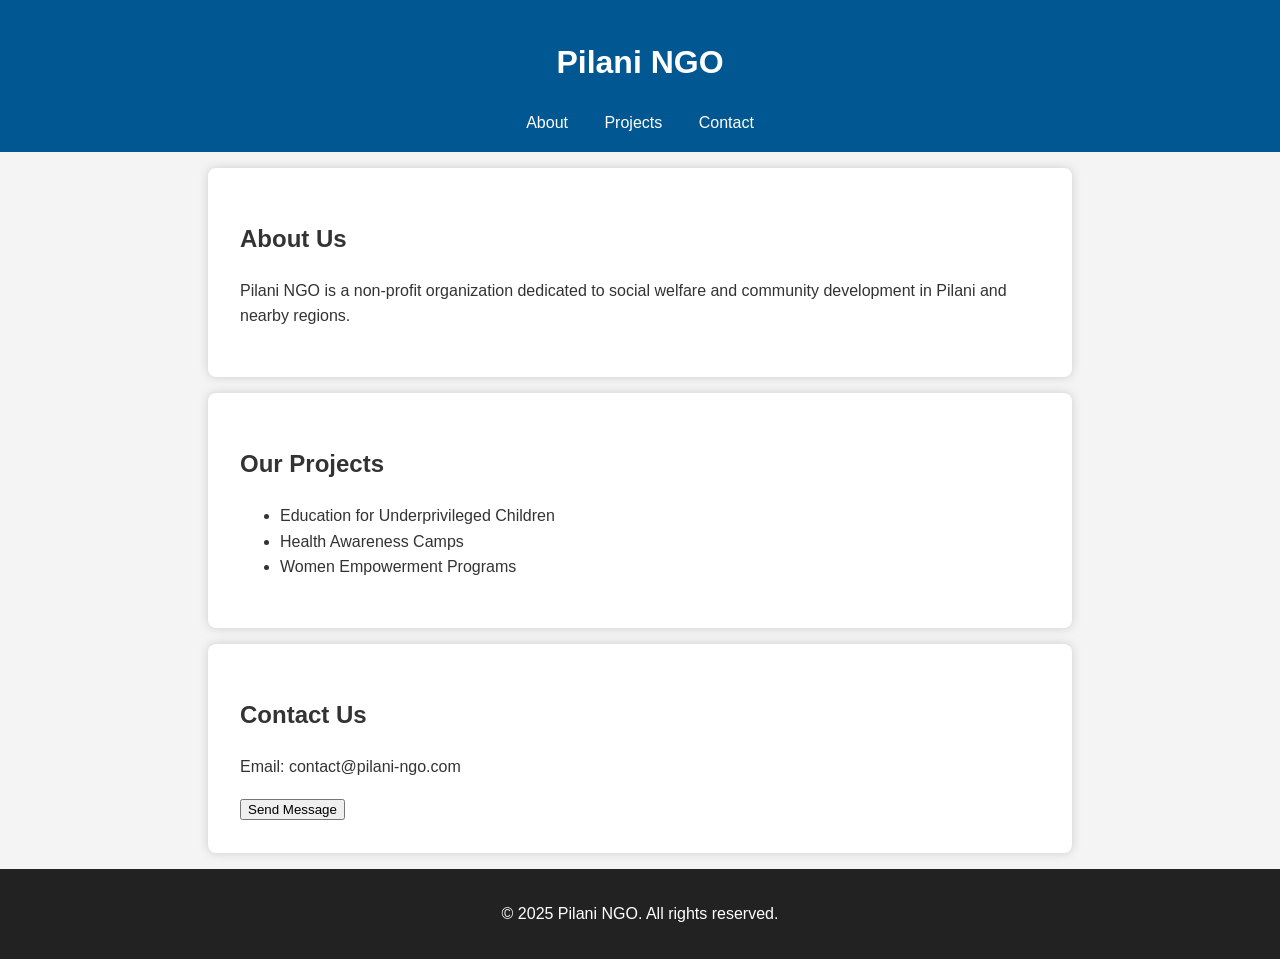
==== index.html @ 6134bfc3 "Add files via upload" ====
<!DOCTYPE html>
<html lang="en">
<head>
    <meta charset="UTF-8">
    <meta name="viewport" content="width=device-width, initial-scale=1.0">
    <title>Pilani NGO</title>
    <link rel="stylesheet" href="style.css">
</head>
<body>
    <header>
        <h1>Pilani NGO</h1>
        <nav>
            <a href="#about">About</a>
            <a href="#projects">Projects</a>
            <a href="#contact">Contact</a>
        </nav>
    </header>

    <section id="about">
        <h2>About Us</h2>
        <p>Pilani NGO is a non-profit organization dedicated to social welfare and community development in Pilani and nearby regions.</p>
    </section>

    <section id="projects">
        <h2>Our Projects</h2>
        <ul>
            <li>Education for Underprivileged Children</li>
            <li>Health Awareness Camps</li>
            <li>Women Empowerment Programs</li>
        </ul>
    </section>

    <section id="contact">
        <h2>Contact Us</h2>
        <p>Email: contact@pilani-ngo.com</p>
        <button onclick="showThankYou()">Send Message</button>
    </section>

    <footer>
        <p>&copy; 2025 Pilani NGO. All rights reserved.</p>
    </footer>

    <script src="script.js"></script>
</body>
</html>
---- style.css ----
body {
    font-family: Arial, sans-serif;
    margin: 0;
    padding: 0;
    line-height: 1.6;
    background: #f4f4f4;
    color: #333;
}

header {
    background: #005792;
    color: #fff;
    padding: 1rem;
    text-align: center;
}

nav a {
    color: #fff;
    margin: 0 1rem;
    text-decoration: none;
}

section {
    padding: 2rem;
    background: #fff;
    margin: 1rem auto;
    max-width: 800px;
    border-radius: 8px;
    box-shadow: 0 0 10px #ccc;
}

footer {
    text-align: center;
    padding: 1rem;
    background: #222;
    color: #fff;
}
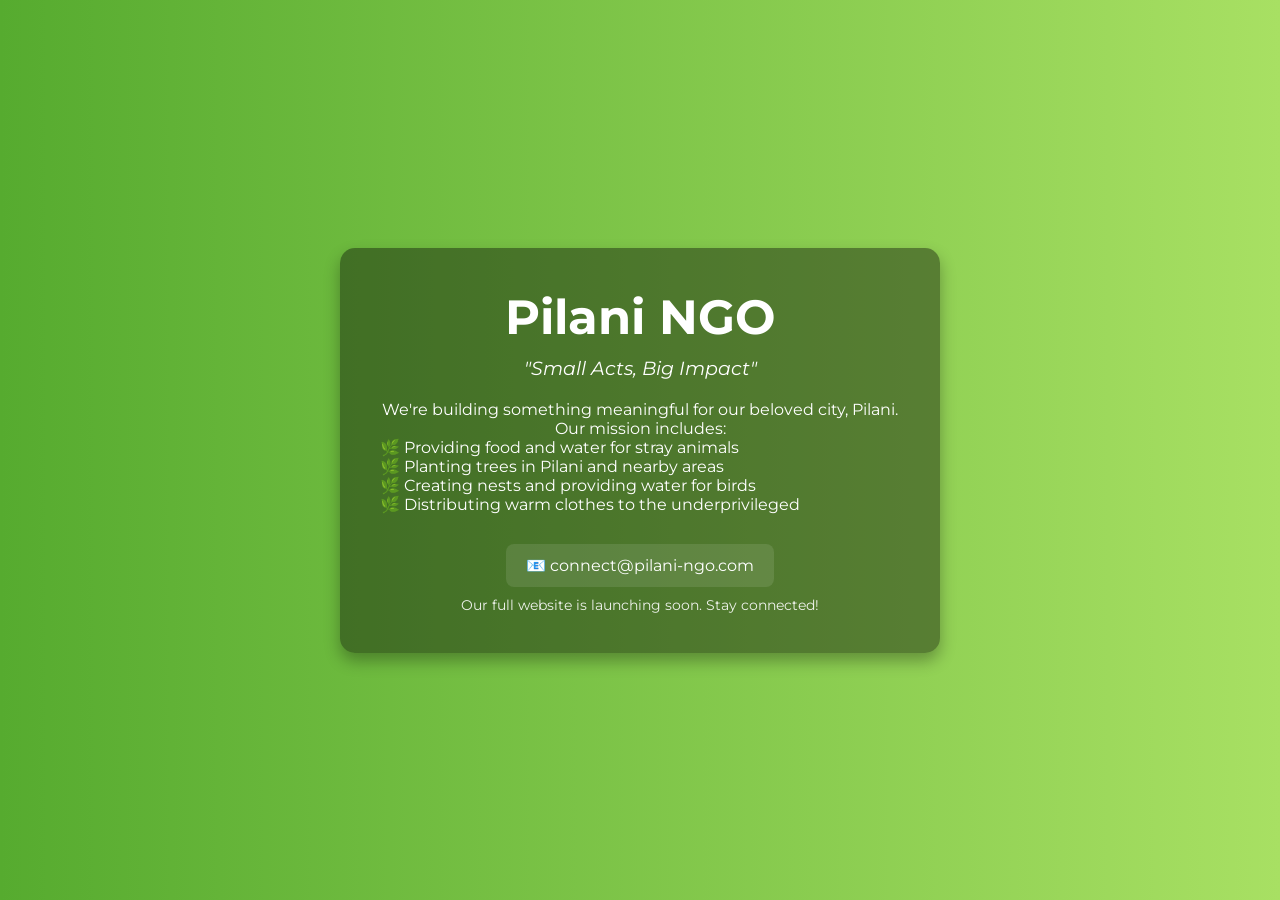
==== commit a5cc2360: "Update index.html" ====
--- a/index.html
+++ b/index.html
@@ -1,45 +1,78 @@
 <!DOCTYPE html>
 <html lang="en">
 <head>
-    <meta charset="UTF-8">
-    <meta name="viewport" content="width=device-width, initial-scale=1.0">
-    <title>Pilani NGO</title>
-    <link rel="stylesheet" href="style.css">
+  <meta charset="UTF-8" />
+  <meta name="viewport" content="width=device-width, initial-scale=1.0" />
+  <title>Pilani NGO - Coming Soon</title>
+  <link href="https://fonts.googleapis.com/css2?family=Montserrat:wght@400;700&display=swap" rel="stylesheet">
+  <style>
+    * {
+      margin: 0;
+      padding: 0;
+      box-sizing: border-box;
+    }
+    body {
+      font-family: 'Montserrat', sans-serif;
+      background: linear-gradient(to right, #56ab2f, #a8e063);
+      display: flex;
+      align-items: center;
+      justify-content: center;
+      height: 100vh;
+      color: #fff;
+      text-align: center;
+      padding: 20px;
+    }
+    .container {
+      background-color: rgba(0, 0, 0, 0.4);
+      padding: 40px;
+      border-radius: 15px;
+      box-shadow: 0 8px 16px rgba(0, 0, 0, 0.3);
+      max-width: 600px;
+    }
+    h1 {
+      font-size: 3rem;
+      margin-bottom: 10px;
+    }
+    .slogan {
+      font-style: italic;
+      margin-bottom: 20px;
+      font-size: 1.2rem;
+    }
+    ul {
+      list-style: none;
+      text-align: left;
+      margin-bottom: 30px;
+    }
+    ul li::before {
+      content: "🌿 ";
+    }
+    .email {
+      background-color: rgba(255, 255, 255, 0.1);
+      padding: 12px 20px;
+      border-radius: 8px;
+      font-size: 1rem;
+      display: inline-block;
+      margin-bottom: 10px;
+    }
+    .footer {
+      font-size: 0.85rem;
+      opacity: 0.9;
+    }
+  </style>
 </head>
 <body>
-    <header>
-        <h1>Pilani NGO</h1>
-        <nav>
-            <a href="#about">About</a>
-            <a href="#projects">Projects</a>
-            <a href="#contact">Contact</a>
-        </nav>
-    </header>
-
-    <section id="about">
-        <h2>About Us</h2>
-        <p>Pilani NGO is a non-profit organization dedicated to social welfare and community development in Pilani and nearby regions.</p>
-    </section>
-
-    <section id="projects">
-        <h2>Our Projects</h2>
-        <ul>
-            <li>Education for Underprivileged Children</li>
-            <li>Health Awareness Camps</li>
-            <li>Women Empowerment Programs</li>
-        </ul>
-    </section>
-
-    <section id="contact">
-        <h2>Contact Us</h2>
-        <p>Email: contact@pilani-ngo.com</p>
-        <button onclick="showThankYou()">Send Message</button>
-    </section>
-
-    <footer>
-        <p>&copy; 2025 Pilani NGO. All rights reserved.</p>
-    </footer>
-
-    <script src="script.js"></script>
+  <div class="container">
+    <h1>Pilani NGO</h1>
+    <p class="slogan">"Small Acts, Big Impact"</p>
+    <p>We're building something meaningful for our beloved city, Pilani. Our mission includes:</p>
+    <ul>
+      <li>Providing food and water for stray animals</li>
+      <li>Planting trees in Pilani and nearby areas</li>
+      <li>Creating nests and providing water for birds</li>
+      <li>Distributing warm clothes to the underprivileged</li>
+    </ul>
+    <p class="email">📧 connect@pilani-ngo.com</p>
+    <p class="footer">Our full website is launching soon. Stay connected!</p>
+  </div>
 </body>
-</html>+</html>
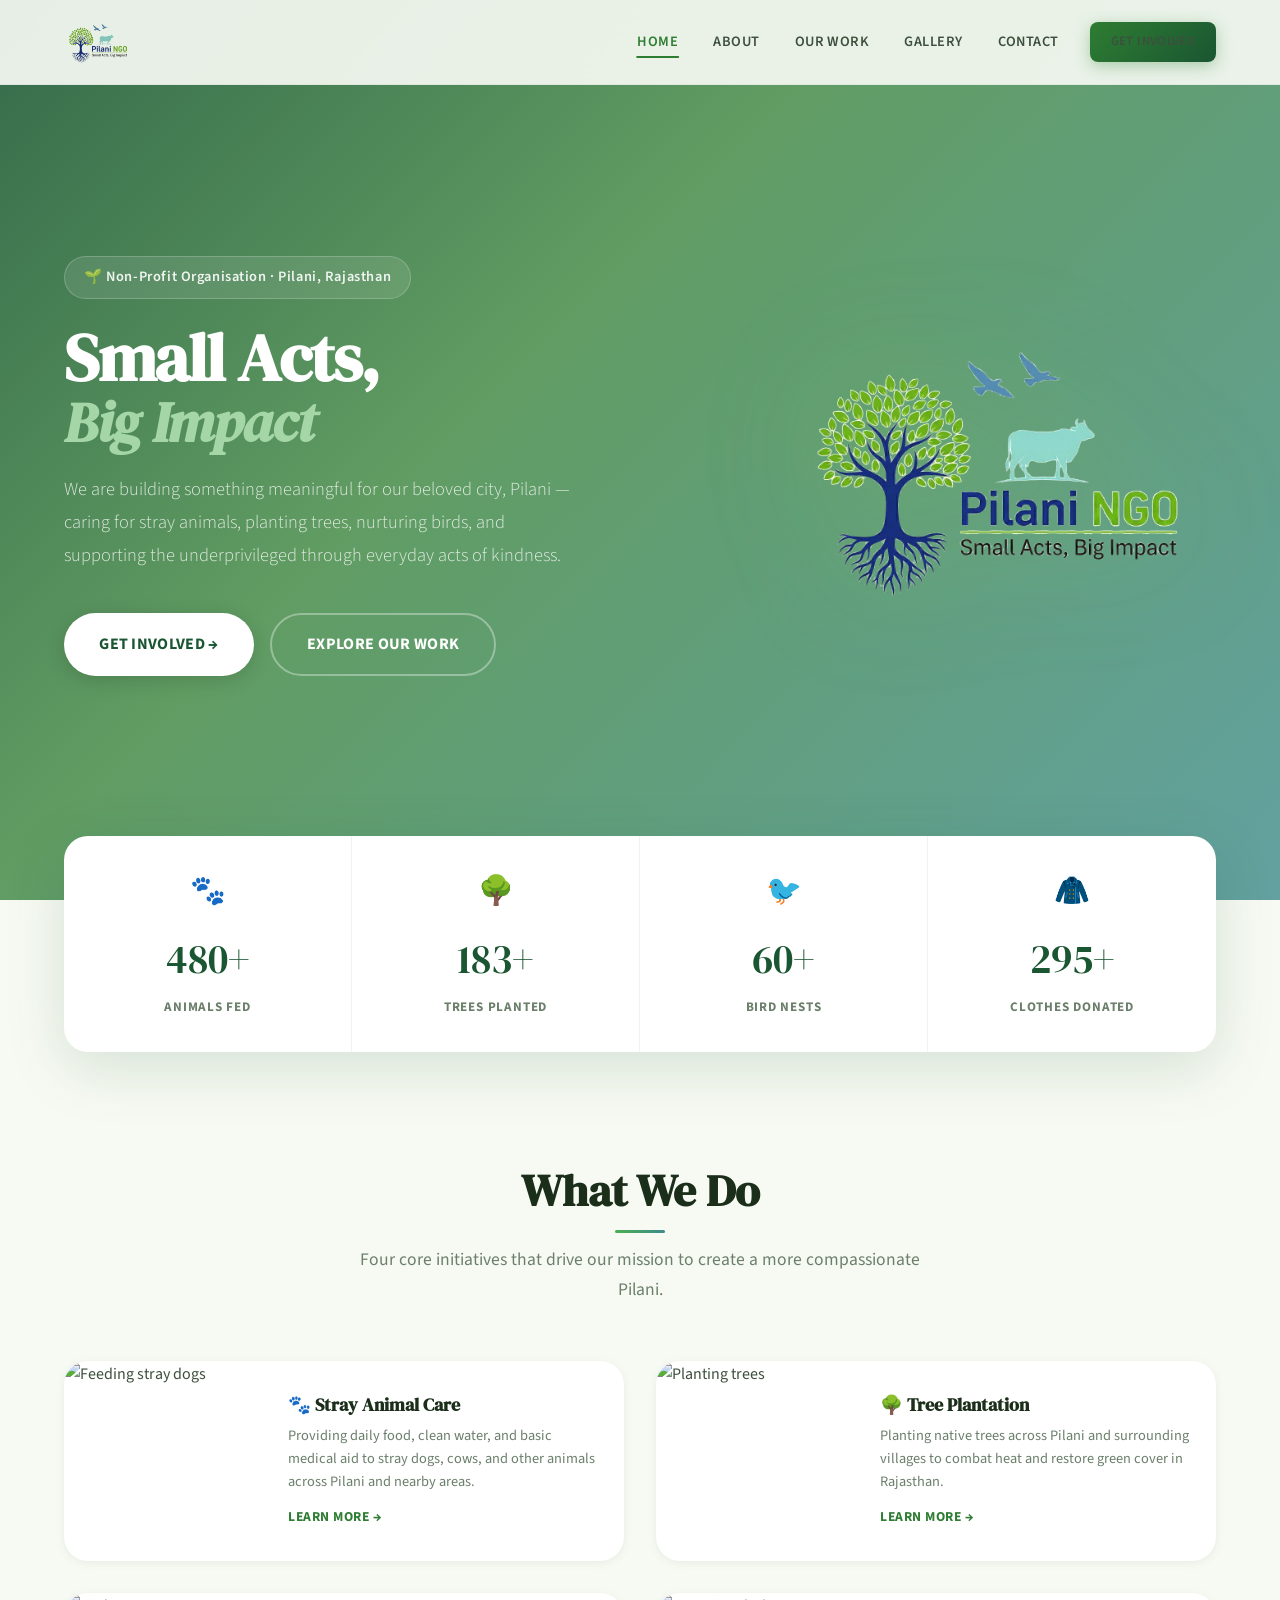
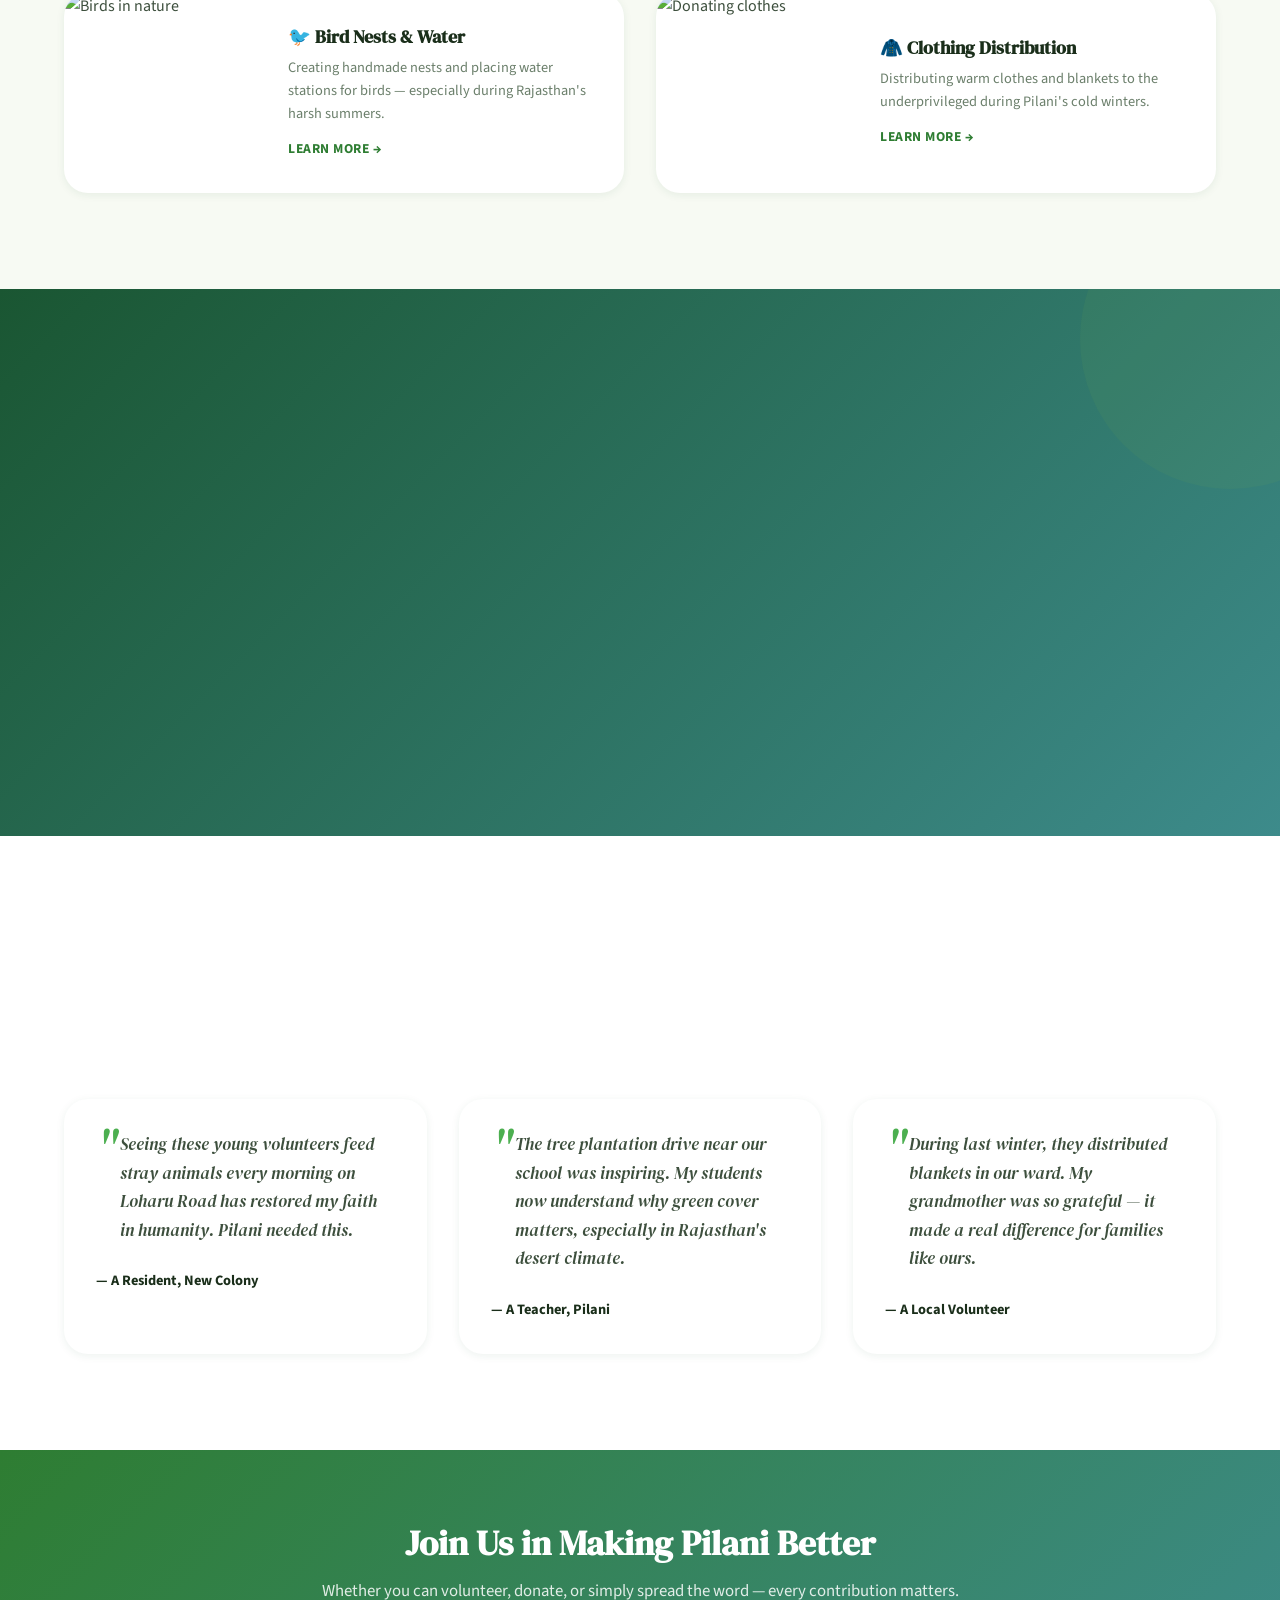
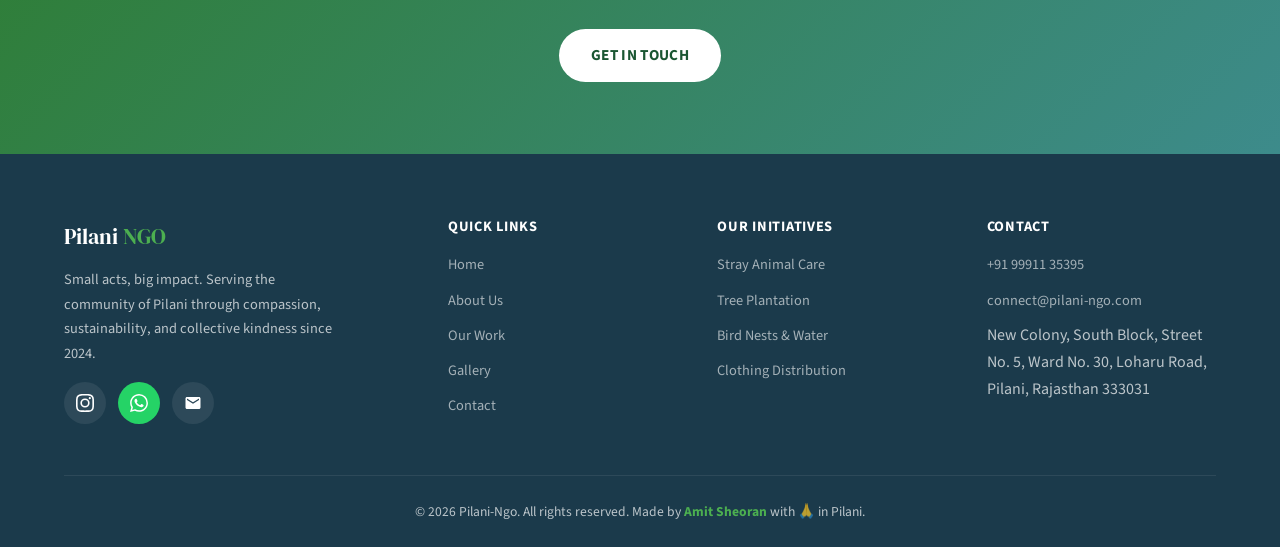
==== commit 616c3ffb: "Add files via upload" ====
--- a/index.html
+++ b/index.html
@@ -1,78 +1,114 @@
-<!DOCTYPE html>
-<html lang="en">
-<head>
-  <meta charset="UTF-8" />
-  <meta name="viewport" content="width=device-width, initial-scale=1.0" />
-  <title>Pilani NGO - Coming Soon</title>
-  <link href="https://fonts.googleapis.com/css2?family=Montserrat:wght@400;700&display=swap" rel="stylesheet">
-  <style>
-    * {
-      margin: 0;
-      padding: 0;
-      box-sizing: border-box;
-    }
-    body {
-      font-family: 'Montserrat', sans-serif;
-      background: linear-gradient(to right, #56ab2f, #a8e063);
-      display: flex;
-      align-items: center;
-      justify-content: center;
-      height: 100vh;
-      color: #fff;
-      text-align: center;
-      padding: 20px;
-    }
-    .container {
-      background-color: rgba(0, 0, 0, 0.4);
-      padding: 40px;
-      border-radius: 15px;
-      box-shadow: 0 8px 16px rgba(0, 0, 0, 0.3);
-      max-width: 600px;
-    }
-    h1 {
-      font-size: 3rem;
-      margin-bottom: 10px;
-    }
-    .slogan {
-      font-style: italic;
-      margin-bottom: 20px;
-      font-size: 1.2rem;
-    }
-    ul {
-      list-style: none;
-      text-align: left;
-      margin-bottom: 30px;
-    }
-    ul li::before {
-      content: "🌿 ";
-    }
-    .email {
-      background-color: rgba(255, 255, 255, 0.1);
-      padding: 12px 20px;
-      border-radius: 8px;
-      font-size: 1rem;
-      display: inline-block;
-      margin-bottom: 10px;
-    }
-    .footer {
-      font-size: 0.85rem;
-      opacity: 0.9;
-    }
-  </style>
-</head>
-<body>
-  <div class="container">
-    <h1>Pilani NGO</h1>
-    <p class="slogan">"Small Acts, Big Impact"</p>
-    <p>We're building something meaningful for our beloved city, Pilani. Our mission includes:</p>
-    <ul>
-      <li>Providing food and water for stray animals</li>
-      <li>Planting trees in Pilani and nearby areas</li>
-      <li>Creating nests and providing water for birds</li>
-      <li>Distributing warm clothes to the underprivileged</li>
-    </ul>
-    <p class="email">📧 connect@pilani-ngo.com</p>
-    <p class="footer">Our full website is launching soon. Stay connected!</p>
-  </div>
-</body>
-</html>
+<!DOCTYPE html>
+<html lang="en">
+<head>
+  <meta charset="UTF-8">
+  <meta name="viewport" content="width=device-width, initial-scale=1.0">
+  <meta name="description" content="Pilani NGO — Small Acts, Big Impact. Caring for stray animals, planting trees, nurturing birds, and supporting the underprivileged in Pilani, Rajasthan.">
+  <title>Pilani NGO — Small Acts, Big Impact</title>
+  <link rel="stylesheet" href="style.css">
+  <link rel="icon" href="logo.png">
+  <style>
+    .hero-v2{position:relative;min-height:100vh;display:flex;flex-direction:column;justify-content:center;overflow:hidden}
+    .hero-v2-bg{position:absolute;inset:0;background:url('https://images.unsplash.com/photo-1542601906990-b4d3fb778b09?w=1600&q=80') center/cover no-repeat}
+    .hero-v2-bg::after{content:'';position:absolute;inset:0;background:linear-gradient(135deg,rgba(26,86,50,0.88) 0%,rgba(46,125,50,0.75) 40%,rgba(61,139,139,0.8) 100%)}
+    .hero-v2-inner{position:relative;z-index:2;max-width:var(--max-width);width:90%;margin:0 auto;padding:8rem 0 6rem;display:flex;align-items:center;gap:4rem}
+    .hero-v2-text{flex:1.2;animation:heroFade 1.2s ease forwards}
+    .hero-v2-visual{flex:0.8;display:flex;justify-content:center;animation:heroFade 1.5s ease forwards}
+    .hero-v2-visual img{max-width:420px;width:100%;filter:drop-shadow(0 0 60px rgba(124,179,66,0.3)) brightness(1.1);animation:floatLogo 5s ease-in-out infinite}
+    .hero-v2-tagline{display:inline-flex;align-items:center;gap:.5rem;padding:.5rem 1.2rem;border-radius:var(--radius-xl);background:rgba(255,255,255,0.1);border:1px solid rgba(255,255,255,0.2);color:rgba(255,255,255,0.9);font-size:.9rem;font-weight:600;letter-spacing:.04em;margin-bottom:1.5rem;backdrop-filter:blur(6px)}
+    .hero-v2 h1{font-size:clamp(2.8rem,6vw,4.2rem);color:var(--white);margin-bottom:1.25rem;line-height:1.05;letter-spacing:-.02em}
+    .hero-v2 h1 em{display:block;color:#a5d6a7;font-style:italic;font-size:.85em}
+    .hero-v2-desc{font-size:1.15rem;color:rgba(255,255,255,0.8);margin-bottom:2.5rem;line-height:1.8;max-width:520px;font-weight:300}
+    .hero-v2-buttons{display:flex;gap:1rem;flex-wrap:wrap}
+    .btn-hero-primary{display:inline-flex;align-items:center;gap:.5rem;padding:1rem 2.2rem;border-radius:var(--radius-xl);background:var(--white);color:var(--green-dark);font-family:var(--font-body);font-size:1rem;font-weight:700;letter-spacing:.02em;text-transform:uppercase;border:none;cursor:pointer;transition:all var(--transition);box-shadow:0 4px 20px rgba(0,0,0,0.15)}
+    .btn-hero-primary:hover{transform:translateY(-3px);box-shadow:0 8px 30px rgba(0,0,0,0.2);background:var(--cream)}
+    .btn-hero-outline{display:inline-flex;align-items:center;gap:.5rem;padding:1rem 2.2rem;border-radius:var(--radius-xl);background:transparent;color:var(--white);font-family:var(--font-body);font-size:1rem;font-weight:700;letter-spacing:.02em;text-transform:uppercase;border:2px solid rgba(255,255,255,0.35);cursor:pointer;transition:all var(--transition)}
+    .btn-hero-outline:hover{background:rgba(255,255,255,0.12);border-color:rgba(255,255,255,0.6);transform:translateY(-3px);color:var(--white)}
+    .stats-bar{position:relative;z-index:3;max-width:var(--max-width);width:90%;margin:-4rem auto 0}
+    .stats-bar-inner{display:grid;grid-template-columns:repeat(4,1fr);background:var(--white);border-radius:var(--radius-lg);box-shadow:0 16px 60px rgba(26,86,50,0.15);overflow:hidden}
+    .stats-bar-item{text-align:center;padding:2rem 1rem;border-right:1px solid #eef4ee;transition:all var(--transition)}
+    .stats-bar-item:last-child{border-right:none}
+    .stats-bar-item:hover{background:var(--green-pale)}
+    .stats-bar-item .stat-number{font-family:var(--font-heading);font-size:2.5rem;color:var(--green-dark);display:block}
+    .stats-bar-item .stat-label{color:var(--text-light);font-size:.82rem;font-weight:700;text-transform:uppercase;letter-spacing:.06em}
+    .stats-bar-item .stat-icon{font-size:1.8rem;margin-bottom:.5rem;display:block}
+    .mission-v2-grid{display:grid;grid-template-columns:repeat(2,1fr);gap:2rem}
+    .mission-v2-card{display:grid;grid-template-columns:200px 1fr;background:var(--white);border-radius:var(--radius-lg);overflow:hidden;box-shadow:var(--shadow-sm);transition:all var(--transition)}
+    .mission-v2-card:hover{transform:translateY(-4px);box-shadow:var(--shadow-lg)}
+    .mission-v2-img{overflow:hidden}
+    .mission-v2-img img{width:100%;height:100%;object-fit:cover;min-height:200px;transition:transform .5s ease}
+    .mission-v2-card:hover .mission-v2-img img{transform:scale(1.06)}
+    .mission-v2-body{padding:1.5rem;display:flex;flex-direction:column;justify-content:center}
+    .mission-v2-body h3{font-size:1.15rem;margin-bottom:.5rem}
+    .mission-v2-body p{color:var(--text-light);font-size:.9rem;line-height:1.6}
+    .learn-link{display:inline-flex;align-items:center;gap:.3rem;margin-top:.75rem;font-size:.85rem;font-weight:700;color:var(--green);text-transform:uppercase;letter-spacing:.04em}
+    .learn-link:hover{gap:.6rem}
+    @media(max-width:900px){.mission-v2-grid{grid-template-columns:1fr}.mission-v2-card{grid-template-columns:1fr}}
+    @media(max-width:768px){.hero-v2-inner{flex-direction:column-reverse;text-align:center;padding:7rem 0 4rem;gap:2rem}.hero-v2-visual img{max-width:260px}.hero-v2-desc{margin:0 auto 2.5rem}.hero-v2-buttons{justify-content:center}.stats-bar-inner{grid-template-columns:repeat(2,1fr)}.stats-bar-item{border-bottom:1px solid #eef4ee}.stats-bar{margin-top:-2.5rem}}
+  </style>
+</head>
+<body>
+  <header class="site-header" role="banner"><div class="header-inner"><a href="index.html" class="logo" aria-label="Pilani NGO Home"><img src="logo.png" alt="Pilani NGO Logo"></a><nav class="main-nav" role="navigation" aria-label="Main navigation"><a href="index.html">Home</a><a href="about.html">About</a><a href="work.html">Our Work</a><a href="gallery.html">Gallery</a><a href="contact.html">Contact</a><span class="nav-cta"><a href="contact.html" class="btn btn-primary">Get Involved</a></span></nav><button class="hamburger" aria-label="Toggle navigation menu"><span></span><span></span><span></span></button></div><div class="nav-overlay"></div></header>
+
+  <section class="hero-v2">
+    <div class="hero-v2-bg" role="img" aria-label="Green nature background"></div>
+    <div class="hero-v2-inner">
+      <div class="hero-v2-text">
+        <div class="hero-v2-tagline">🌱 Non-Profit Organisation · Pilani, Rajasthan</div>
+        <h1>Small Acts, <em>Big Impact</em></h1>
+        <p class="hero-v2-desc">We are building something meaningful for our beloved city, Pilani — caring for stray animals, planting trees, nurturing birds, and supporting the underprivileged through everyday acts of kindness.</p>
+        <div class="hero-v2-buttons"><a href="contact.html" class="btn-hero-primary">Get Involved →</a><a href="work.html" class="btn-hero-outline">Explore Our Work</a></div>
+      </div>
+      <div class="hero-v2-visual"><img src="logo.png" alt="Pilani NGO — Tree, birds, and cow"></div>
+    </div>
+  </section>
+
+  <div class="stats-bar"><div class="stats-bar-inner">
+    <div class="stats-bar-item fade-in"><span class="stat-icon">🐾</span><span class="stat-number">500+</span><span class="stat-label">Animals Fed</span></div>
+    <div class="stats-bar-item fade-in"><span class="stat-icon">🌳</span><span class="stat-number">200+</span><span class="stat-label">Trees Planted</span></div>
+    <div class="stats-bar-item fade-in"><span class="stat-icon">🐦</span><span class="stat-number">100+</span><span class="stat-label">Bird Nests</span></div>
+    <div class="stats-bar-item fade-in"><span class="stat-icon">🧥</span><span class="stat-number">300+</span><span class="stat-label">Clothes Donated</span></div>
+  </div></div>
+
+  <section class="section-padding" style="padding-top:7rem;">
+    <div class="container">
+      <div class="section-heading fade-in"><h2>What We Do</h2><p>Four core initiatives that drive our mission to create a more compassionate Pilani.</p></div>
+      <div class="mission-v2-grid">
+        <div class="mission-v2-card fade-in"><div class="mission-v2-img"><img src="https://images.unsplash.com/photo-1583511655826-05700d52f4d9?w=500&q=80" alt="Feeding stray dogs" loading="lazy"></div><div class="mission-v2-body"><h3>🐾 Stray Animal Care</h3><p>Providing daily food, clean water, and basic medical aid to stray dogs, cows, and other animals across Pilani and nearby areas.</p><a href="work.html" class="learn-link">Learn More →</a></div></div>
+        <div class="mission-v2-card fade-in"><div class="mission-v2-img"><img src="https://images.unsplash.com/photo-1542601906990-b4d3fb778b09?w=500&q=80" alt="Planting trees" loading="lazy"></div><div class="mission-v2-body"><h3>🌳 Tree Plantation</h3><p>Planting native trees across Pilani and surrounding villages to combat heat and restore green cover in Rajasthan.</p><a href="work.html" class="learn-link">Learn More →</a></div></div>
+        <div class="mission-v2-card fade-in"><div class="mission-v2-img"><img src="https://images.unsplash.com/photo-1444464666168-49d633b86797?w=500&q=80" alt="Birds in nature" loading="lazy"></div><div class="mission-v2-body"><h3>🐦 Bird Nests & Water</h3><p>Creating handmade nests and placing water stations for birds — especially during Rajasthan's harsh summers.</p><a href="work.html" class="learn-link">Learn More →</a></div></div>
+        <div class="mission-v2-card fade-in"><div class="mission-v2-img"><img src="https://images.unsplash.com/photo-1532629345422-7515f3d16bb6?w=500&q=80" alt="Donating clothes" loading="lazy"></div><div class="mission-v2-body"><h3>🧥 Clothing Distribution</h3><p>Distributing warm clothes and blankets to the underprivileged during Pilani's cold winters.</p><a href="work.html" class="learn-link">Learn More →</a></div></div>
+      </div>
+    </div>
+  </section>
+
+  <section class="impact-section section-padding"><div class="container">
+    <div class="section-heading fade-in"><h2 style="color:var(--white);">Our Impact So Far</h2><p style="color:rgba(255,255,255,0.6);">Every small act adds up. Here is what we have achieved together.</p></div>
+    <div class="impact-grid">
+      <div class="impact-card fade-in"><div class="impact-number">500+</div><div class="impact-label">Animals Fed Monthly</div></div>
+      <div class="impact-card fade-in"><div class="impact-number">200+</div><div class="impact-label">Trees Planted</div></div>
+      <div class="impact-card fade-in"><div class="impact-number">100+</div><div class="impact-label">Bird Nests Installed</div></div>
+      <div class="impact-card fade-in"><div class="impact-number">300+</div><div class="impact-label">Clothes Distributed</div></div>
+    </div>
+  </div></section>
+
+  <section class="section-padding" style="background:var(--white);"><div class="container">
+    <div class="section-heading fade-in"><h2>Voices from Our Community</h2><p>What the people of Pilani say about our work.</p></div>
+    <div class="testimonial-grid">
+      <div class="testimonial-card fade-in"><p class="testimonial-quote">Seeing these young volunteers feed stray animals every morning on Loharu Road has restored my faith in humanity. Pilani needed this.</p><div class="testimonial-author">— A Resident, New Colony</div></div>
+      <div class="testimonial-card fade-in"><p class="testimonial-quote">The tree plantation drive near our school was inspiring. My students now understand why green cover matters, especially in Rajasthan's desert climate.</p><div class="testimonial-author">— A Teacher, Pilani</div></div>
+      <div class="testimonial-card fade-in"><p class="testimonial-quote">During last winter, they distributed blankets in our ward. My grandmother was so grateful — it made a real difference for families like ours.</p><div class="testimonial-author">— A Local Volunteer</div></div>
+    </div>
+  </div></section>
+
+  <section class="cta-banner"><div class="container fade-in"><h2>Join Us in Making Pilani Better</h2><p>Whether you can volunteer, donate, or simply spread the word — every contribution matters.</p><a href="contact.html" class="btn btn-white">Get in Touch</a></div></section>
+
+  <footer class="site-footer" role="contentinfo"><div class="container"><div class="footer-grid">
+    <div class="footer-brand"><div class="logo-text">Pilani <span class="green">NGO</span></div><p>Small acts, big impact. Serving the community of Pilani through compassion, sustainability, and collective kindness since 2024.</p><div class="social-icons" style="margin-top:1rem;"><a href="https://www.instagram.com/pilani_ngo" target="_blank" class="social-icon" aria-label="Instagram"><svg viewBox="0 0 24 24"><path d="M12 2.163c3.204 0 3.584.012 4.85.07 3.252.148 4.771 1.691 4.919 4.919.058 1.265.069 1.645.069 4.849 0 3.205-.012 3.584-.069 4.849-.149 3.225-1.664 4.771-4.919 4.919-1.266.058-1.644.07-4.85.07-3.204 0-3.584-.012-4.849-.07-3.26-.149-4.771-1.699-4.919-4.92-.058-1.265-.07-1.644-.07-4.849 0-3.204.013-3.583.07-4.849.149-3.227 1.664-4.771 4.919-4.919 1.266-.057 1.645-.069 4.849-.069zM12 0C8.741 0 8.333.014 7.053.072 2.695.272.273 2.69.073 7.052.014 8.333 0 8.741 0 12c0 3.259.014 3.668.072 4.948.2 4.358 2.618 6.78 6.98 6.98C8.333 23.986 8.741 24 12 24c3.259 0 3.668-.014 4.948-.072 4.354-.2 6.782-2.618 6.979-6.98.059-1.28.073-1.689.073-4.948 0-3.259-.014-3.667-.072-4.947-.196-4.354-2.617-6.78-6.979-6.98C15.668.014 15.259 0 12 0zm0 5.838a6.162 6.162 0 100 12.324 6.162 6.162 0 000-12.324zM12 16a4 4 0 110-8 4 4 0 010 8zm6.406-11.845a1.44 1.44 0 100 2.881 1.44 1.44 0 000-2.881z"/></svg></a><a href="https://wa.me/919991135395" class="social-icon" aria-label="WhatsApp" style="background:#25D366;"><svg viewBox="0 0 24 24"><path d="M17.472 14.382c-.297-.149-1.758-.867-2.03-.967-.273-.099-.471-.148-.67.15-.197.297-.767.966-.94 1.164-.173.199-.347.223-.644.075-.297-.15-1.255-.463-2.39-1.475-.883-.788-1.48-1.761-1.653-2.059-.173-.297-.018-.458.13-.606.134-.133.298-.347.446-.52.149-.174.198-.298.298-.497.099-.198.05-.371-.025-.52-.075-.149-.669-1.612-.916-2.207-.242-.579-.487-.5-.669-.51-.173-.008-.371-.01-.57-.01-.198 0-.52.074-.792.372-.272.297-1.04 1.016-1.04 2.479 0 1.462 1.065 2.875 1.213 3.074.149.198 2.096 3.2 5.077 4.487.709.306 1.262.489 1.694.625.712.227 1.36.195 1.871.118.571-.085 1.758-.719 2.006-1.413.248-.694.248-1.289.173-1.413-.074-.124-.272-.198-.57-.347m-5.421 7.403h-.004a9.87 9.87 0 01-5.031-1.378l-.361-.214-3.741.982.998-3.648-.235-.374a9.86 9.86 0 01-1.51-5.26c.001-5.45 4.436-9.884 9.888-9.884 2.64 0 5.122 1.03 6.988 2.898a9.825 9.825 0 012.893 6.994c-.003 5.45-4.437 9.884-9.885 9.884m8.413-18.297A11.815 11.815 0 0012.05 0C5.495 0 .16 5.335.157 11.892c0 2.096.547 4.142 1.588 5.945L.057 24l6.305-1.654a11.882 11.882 0 005.683 1.448h.005c6.554 0 11.89-5.335 11.893-11.893a11.821 11.821 0 00-3.48-8.413z"/></svg></a><a href="mailto:connect@pilani-ngo.com" class="social-icon" aria-label="Email"><svg viewBox="0 0 24 24"><path d="M20 4H4c-1.1 0-2 .9-2 2v12c0 1.1.9 2 2 2h16c1.1 0 2-.9 2-2V6c0-1.1-.9-2-2-2zm0 4l-8 5-8-5V6l8 5 8-5v2z"/></svg></a></div></div>
+    <div class="footer-col"><h4>Quick Links</h4><ul><li><a href="index.html">Home</a></li><li><a href="about.html">About Us</a></li><li><a href="work.html">Our Work</a></li><li><a href="gallery.html">Gallery</a></li><li><a href="contact.html">Contact</a></li></ul></div>
+    <div class="footer-col"><h4>Our Initiatives</h4><ul><li><a href="work.html">Stray Animal Care</a></li><li><a href="work.html">Tree Plantation</a></li><li><a href="work.html">Bird Nests & Water</a></li><li><a href="work.html">Clothing Distribution</a></li></ul></div>
+    <div class="footer-col"><h4>Contact</h4><ul><li><a href="tel:+919991135395">+91 99911 35395</a></li><li><a href="mailto:connect@pilani-ngo.com">connect@pilani-ngo.com</a></li><li>New Colony, South Block, Street No. 5, Ward No. 30, Loharu Road, Pilani, Rajasthan 333031</li></ul></div>
+  </div><div class="footer-bottom"><p>&copy; 2026 Pilani-Ngo. All rights reserved. Made by <a href="https://www.linkedin.com/in/amit-sheoran" target="_blank">Amit Sheoran</a> with 🙏 in Pilani.</p></div></div></footer>
+  <script src="script.js"></script>
+</body>
+</html>
--- a/style.css
+++ b/style.css
@@ -0,0 +1,561 @@
+/* ═══════════════════════════════════════════════
+   PILANI NGO — "Small Acts, Big Impact"
+   Nature-inspired design with earthy greens & teals
+   ═══════════════════════════════════════════════ */
+
+@import url('https://fonts.googleapis.com/css2?family=DM+Serif+Display:ital@0;1&family=Source+Sans+3:wght@300;400;600;700&display=swap');
+
+:root {
+  --green-dark: #1a5632;
+  --green: #2E7D32;
+  --green-light: #4CAF50;
+  --green-pale: #e8f5e9;
+  --teal: #3d8b8b;
+  --teal-light: #5ba4a4;
+  --navy: #1B3A4B;
+  --lime: #7CB342;
+  --cream: #f7faf3;
+  --white: #ffffff;
+  --text-dark: #1a2e1a;
+  --text-body: #3d4f3d;
+  --text-light: #6b7f6b;
+  --shadow-sm: 0 2px 8px rgba(26,86,50,0.08);
+  --shadow-md: 0 6px 24px rgba(26,86,50,0.12);
+  --shadow-lg: 0 12px 48px rgba(26,86,50,0.15);
+  --radius-sm: 8px;
+  --radius-md: 16px;
+  --radius-lg: 24px;
+  --radius-xl: 40px;
+  --font-heading: 'DM Serif Display', Georgia, serif;
+  --font-body: 'Source Sans 3', 'Segoe UI', sans-serif;
+  --transition: 0.35s cubic-bezier(0.25, 0.46, 0.45, 0.94);
+  --max-width: 1200px;
+}
+
+*, *::before, *::after { margin: 0; padding: 0; box-sizing: border-box; }
+
+html { scroll-behavior: smooth; font-size: 16px; }
+
+body {
+  font-family: var(--font-body);
+  color: var(--text-body);
+  background: var(--cream);
+  line-height: 1.7;
+  -webkit-font-smoothing: antialiased;
+  overflow-x: hidden;
+}
+
+img { max-width: 100%; height: auto; display: block; }
+a { color: var(--green); text-decoration: none; transition: color var(--transition); }
+a:hover { color: var(--green-dark); }
+h1,h2,h3,h4,h5 { font-family: var(--font-heading); color: var(--text-dark); line-height: 1.2; }
+
+.container { width: 90%; max-width: var(--max-width); margin: 0 auto; }
+.section-padding { padding: 6rem 0; }
+
+/* ── Section Headings ─────────────────────── */
+.section-heading { text-align: center; margin-bottom: 3.5rem; }
+.section-heading h2 {
+  font-size: clamp(1.8rem, 4vw, 2.8rem);
+  margin-bottom: 0.75rem;
+}
+.section-heading h2::after {
+  content: ''; display: block; width: 50px; height: 3px;
+  background: linear-gradient(90deg, var(--green-light), var(--teal));
+  margin: 0.75rem auto 0; border-radius: 2px;
+}
+.section-heading p { color: var(--text-light); font-size: 1.1rem; max-width: 580px; margin: 0 auto; }
+
+/* ── Buttons ──────────────────────────────── */
+.btn {
+  display: inline-flex; align-items: center; gap: 0.5rem;
+  padding: 0.85rem 2rem; border-radius: var(--radius-xl);
+  font-family: var(--font-body); font-size: 0.95rem; font-weight: 700;
+  letter-spacing: 0.02em; cursor: pointer; border: none;
+  transition: all var(--transition); text-transform: uppercase;
+}
+.btn-primary {
+  background: linear-gradient(135deg, var(--green), var(--green-dark));
+  color: var(--white); box-shadow: 0 4px 16px rgba(46,125,50,0.35);
+}
+.btn-primary:hover { transform: translateY(-2px); box-shadow: 0 6px 24px rgba(46,125,50,0.45); color: var(--white); }
+.btn-outline { background: transparent; color: var(--green); border: 2px solid var(--green); }
+.btn-outline:hover { background: var(--green); color: var(--white); }
+.btn-white { background: var(--white); color: var(--green-dark); }
+.btn-white:hover { background: var(--cream); transform: translateY(-2px); }
+
+/* ── Animations ───────────────────────────── */
+.fade-in { opacity: 0; transform: translateY(30px); transition: opacity 0.7s ease, transform 0.7s ease; }
+.fade-in.visible { opacity: 1; transform: translateY(0); }
+.fade-in-left { opacity: 0; transform: translateX(-40px); transition: opacity 0.7s ease, transform 0.7s ease; }
+.fade-in-left.visible { opacity: 1; transform: translateX(0); }
+.fade-in-right { opacity: 0; transform: translateX(40px); transition: opacity 0.7s ease, transform 0.7s ease; }
+.fade-in-right.visible { opacity: 1; transform: translateX(0); }
+
+/* ═══════════════════════════════════════════════
+   HEADER
+   ═══════════════════════════════════════════════ */
+.site-header {
+  position: fixed; top: 0; left: 0; right: 0; z-index: 1000;
+  background: rgba(247, 250, 243, 0.92); backdrop-filter: blur(14px);
+  -webkit-backdrop-filter: blur(14px);
+  border-bottom: 1px solid rgba(26,86,50,0.06);
+  transition: all var(--transition);
+}
+.site-header.scrolled { box-shadow: var(--shadow-md); }
+
+.header-inner {
+  display: flex; align-items: center; justify-content: space-between;
+  padding: 0.5rem 0; max-width: var(--max-width); width: 90%; margin: 0 auto;
+}
+.logo { display: flex; align-items: center; gap: 0.5rem; }
+.logo img { height: 68px; width: auto; }
+.logo-text { font-family: var(--font-heading); font-size: 1.35rem; color: var(--navy); }
+.logo-text .green { color: var(--green-light); }
+
+.main-nav { display: flex; align-items: center; gap: 0.2rem; }
+.main-nav a {
+  padding: 0.5rem 1rem; color: var(--text-body); font-size: 0.9rem;
+  font-weight: 600; letter-spacing: 0.03em; text-transform: uppercase;
+  border-radius: var(--radius-sm); transition: all var(--transition); position: relative;
+}
+.main-nav a::after {
+  content: ''; position: absolute; bottom: 4px; left: 50%;
+  transform: translateX(-50%); width: 0; height: 2px;
+  background: var(--green); border-radius: 1px; transition: width var(--transition);
+}
+.main-nav a:hover::after, .main-nav a.active::after { width: 60%; }
+.main-nav a.active { color: var(--green); }
+.nav-cta { margin-left: 0.75rem; }
+.nav-cta .btn { padding: 0.55rem 1.3rem; font-size: 0.8rem; }
+
+.hamburger {
+  display: none; flex-direction: column; gap: 5px; cursor: pointer;
+  background: none; border: none; padding: 8px; z-index: 1001;
+}
+.hamburger span { display: block; width: 26px; height: 2.5px; background: var(--navy); border-radius: 2px; transition: all 0.3s ease; }
+.hamburger.active span:nth-child(1) { transform: rotate(45deg) translate(5px, 5px); }
+.hamburger.active span:nth-child(2) { opacity: 0; }
+.hamburger.active span:nth-child(3) { transform: rotate(-45deg) translate(6px, -6px); }
+
+@media (max-width: 768px) {
+  .hamburger { display: flex; }
+  .main-nav {
+    position: fixed; top: 0; right: -100%; width: 75%; max-width: 320px;
+    height: 100vh; background: var(--cream); flex-direction: column;
+    align-items: flex-start; padding: 5rem 2rem 2rem; gap: 0.25rem;
+    box-shadow: -4px 0 30px rgba(0,0,0,0.15);
+    transition: right 0.4s cubic-bezier(0.25,0.46,0.45,0.94);
+  }
+  .main-nav.open { right: 0; }
+  .main-nav a { font-size: 1rem; padding: 0.75rem 0.5rem; width: 100%; }
+  .nav-cta { margin-left: 0; margin-top: 1rem; width: 100%; }
+  .nav-cta .btn { width: 100%; justify-content: center; }
+  .nav-overlay { display: none; position: fixed; inset: 0; background: rgba(0,0,0,0.4); z-index: 999; }
+  .nav-overlay.show { display: block; }
+}
+
+/* ═══════════════════════════════════════════════
+   HERO
+   ═══════════════════════════════════════════════ */
+.hero {
+  position: relative; min-height: 100vh; display: flex;
+  align-items: center; overflow: hidden;
+}
+.hero-bg {
+  position: absolute; inset: 0;
+  background: linear-gradient(135deg, #1a5632 0%, #2E7D32 30%, #3d8b8b 70%, #4CAF50 100%);
+}
+.hero-bg::before {
+  content: ''; position: absolute; inset: 0;
+  background:
+    radial-gradient(ellipse at 20% 80%, rgba(124,179,66,0.15) 0%, transparent 50%),
+    radial-gradient(ellipse at 80% 20%, rgba(61,139,139,0.2) 0%, transparent 50%);
+}
+/* Floating leaf particles */
+.hero-bg::after {
+  content: '🌿'; position: absolute; font-size: 8rem; opacity: 0.04;
+  top: 10%; right: 5%; animation: floatLeaf 8s ease-in-out infinite;
+  pointer-events: none;
+}
+@keyframes floatLeaf {
+  0%, 100% { transform: translateY(0) rotate(0deg); }
+  50% { transform: translateY(-20px) rotate(8deg); }
+}
+
+.hero-inner {
+  position: relative; z-index: 2; display: grid;
+  grid-template-columns: 1fr 1fr; gap: 4rem; align-items: center;
+  max-width: var(--max-width); width: 90%; margin: 0 auto;
+  padding: 6rem 0 4rem;
+}
+.hero-content { animation: heroFade 1.2s ease forwards; }
+@keyframes heroFade { from { opacity: 0; transform: translateY(30px); } to { opacity: 1; transform: translateY(0); } }
+
+.hero-badge {
+  display: inline-flex; align-items: center; gap: 0.4rem;
+  padding: 0.4rem 1rem; background: rgba(255,255,255,0.12);
+  border: 1px solid rgba(255,255,255,0.2); border-radius: var(--radius-xl);
+  color: rgba(255,255,255,0.9); font-size: 0.85rem; font-weight: 600;
+  margin-bottom: 1.25rem; letter-spacing: 0.03em;
+}
+.hero h1 {
+  font-size: clamp(2.4rem, 5vw, 3.6rem); color: var(--white);
+  margin-bottom: 1rem; line-height: 1.1;
+}
+.hero h1 em { color: var(--lime); font-style: italic; }
+.hero-subtitle {
+  font-size: 1.15rem; color: rgba(255,255,255,0.85);
+  margin-bottom: 2rem; font-weight: 300; line-height: 1.7; max-width: 480px;
+}
+.hero-buttons { display: flex; gap: 1rem; flex-wrap: wrap; }
+
+.hero-image {
+  display: flex; justify-content: center; align-items: center;
+  animation: heroFade 1.4s ease forwards;
+}
+.hero-image img {
+  max-width: 380px; width: 100%; filter: drop-shadow(0 20px 40px rgba(0,0,0,0.2));
+  animation: floatLogo 4s ease-in-out infinite;
+}
+@keyframes floatLogo {
+  0%, 100% { transform: translateY(0); }
+  50% { transform: translateY(-12px); }
+}
+
+.hero-stats {
+  position: relative; z-index: 2; display: grid;
+  grid-template-columns: repeat(4, 1fr); gap: 1.5rem;
+  max-width: var(--max-width); width: 90%; margin: -3rem auto 0;
+  padding: 0 0 2rem;
+}
+.stat-card {
+  background: rgba(255,255,255,0.12); backdrop-filter: blur(10px);
+  border: 1px solid rgba(255,255,255,0.15); border-radius: var(--radius-md);
+  padding: 1.5rem; text-align: center; transition: all var(--transition);
+}
+.stat-card:hover { background: rgba(255,255,255,0.18); transform: translateY(-3px); }
+.stat-number { font-family: var(--font-heading); font-size: 2.2rem; color: var(--white); }
+.stat-label { color: rgba(255,255,255,0.7); font-size: 0.85rem; font-weight: 600; text-transform: uppercase; letter-spacing: 0.05em; }
+
+@media (max-width: 768px) {
+  .hero-inner { grid-template-columns: 1fr; text-align: center; padding: 8rem 0 3rem; gap: 2rem; }
+  .hero-subtitle { margin: 0 auto 2rem; }
+  .hero-buttons { justify-content: center; }
+  .hero-image img { max-width: 240px; }
+  .hero-stats { grid-template-columns: repeat(2, 1fr); margin-top: -2rem; }
+}
+
+/* ═══════════════════════════════════════════════
+   PAGE HERO (inner pages)
+   ═══════════════════════════════════════════════ */
+.page-hero {
+  position: relative; padding: 10rem 0 4rem; text-align: center; overflow: hidden;
+  background: linear-gradient(135deg, var(--green-dark) 0%, var(--teal) 100%);
+}
+.page-hero::before {
+  content: ''; position: absolute; inset: 0;
+  background: radial-gradient(ellipse at 30% 70%, rgba(124,179,66,0.12) 0%, transparent 50%);
+}
+.page-hero-content { position: relative; z-index: 2; animation: heroFade 1s ease forwards; }
+.page-hero h1 { font-size: clamp(2rem, 4.5vw, 3.2rem); color: var(--white); margin-bottom: 0.5rem; }
+.page-hero p { color: rgba(255,255,255,0.8); font-size: 1.1rem; }
+
+/* ═══════════════════════════════════════════════
+   MISSION CARDS
+   ═══════════════════════════════════════════════ */
+.mission-grid {
+  display: grid; grid-template-columns: repeat(auto-fit, minmax(260px, 1fr)); gap: 2rem;
+}
+.mission-card {
+  background: var(--white); border-radius: var(--radius-lg); overflow: hidden;
+  box-shadow: var(--shadow-sm); transition: all var(--transition); position: relative;
+}
+.mission-card::before {
+  content: ''; position: absolute; top: 0; left: 0; right: 0; height: 4px;
+  background: linear-gradient(90deg, var(--green-light), var(--teal));
+  transform: scaleX(0); transform-origin: left; transition: transform var(--transition);
+}
+.mission-card:hover::before { transform: scaleX(1); }
+.mission-card:hover { transform: translateY(-6px); box-shadow: var(--shadow-lg); }
+
+.mission-card-img { height: 200px; overflow: hidden; }
+.mission-card-img img { width: 100%; height: 100%; object-fit: cover; transition: transform 0.5s ease; }
+.mission-card:hover .mission-card-img img { transform: scale(1.06); }
+
+.mission-card-body { padding: 1.5rem; }
+.mission-card-icon {
+  width: 50px; height: 50px; border-radius: 50%;
+  background: var(--green-pale); display: flex; align-items: center;
+  justify-content: center; margin-bottom: 1rem; font-size: 1.4rem;
+}
+.mission-card h3 { font-size: 1.2rem; margin-bottom: 0.5rem; }
+.mission-card p { color: var(--text-light); font-size: 0.95rem; line-height: 1.6; }
+
+/* ═══════════════════════════════════════════════
+   IMPACT / STATS SECTION
+   ═══════════════════════════════════════════════ */
+.impact-section {
+  background: linear-gradient(135deg, var(--green-dark), var(--teal));
+  position: relative; overflow: hidden;
+}
+.impact-section::before {
+  content: ''; position: absolute; top: -100px; right: -100px;
+  width: 300px; height: 300px; border-radius: 50%;
+  background: rgba(124,179,66,0.08);
+}
+.impact-grid {
+  display: grid; grid-template-columns: repeat(auto-fit, minmax(200px, 1fr)); gap: 2rem;
+}
+.impact-card { text-align: center; padding: 2rem 1rem; }
+.impact-number {
+  font-family: var(--font-heading); font-size: clamp(2.5rem, 5vw, 3.5rem);
+  color: var(--white); margin-bottom: 0.25rem;
+}
+.impact-label {
+  color: rgba(255,255,255,0.7); font-size: 0.95rem; font-weight: 600;
+  text-transform: uppercase; letter-spacing: 0.04em;
+}
+
+/* ═══════════════════════════════════════════════
+   ABOUT PAGE
+   ═══════════════════════════════════════════════ */
+.about-grid {
+  display: grid; grid-template-columns: 1fr 1.3fr; gap: 4rem; align-items: center;
+}
+.about-image { position: relative; }
+.about-image img {
+  border-radius: var(--radius-lg); box-shadow: var(--shadow-lg);
+  width: 100%; height: auto; object-fit: cover;
+}
+.about-image-accent {
+  position: absolute; bottom: -15px; right: -15px;
+  width: 120px; height: 120px; border-radius: var(--radius-md);
+  background: var(--green-pale); border: 4px solid var(--green-light);
+  display: flex; align-items: center; justify-content: center;
+  font-family: var(--font-heading); font-size: 1.1rem;
+  color: var(--green-dark); text-align: center; line-height: 1.2; padding: 0.5rem;
+}
+.about-text h2 { font-size: clamp(1.6rem, 3vw, 2.2rem); margin-bottom: 1rem; }
+.about-text .lead { font-size: 1.1rem; color: var(--green); font-weight: 600; margin-bottom: 1rem; }
+.about-text p { margin-bottom: 1rem; }
+
+.values-grid {
+  display: grid; grid-template-columns: repeat(auto-fit, minmax(250px, 1fr)); gap: 1.5rem;
+}
+.value-card {
+  background: var(--white); border-radius: var(--radius-md); padding: 2rem;
+  box-shadow: var(--shadow-sm); text-align: center; transition: all var(--transition);
+}
+.value-card:hover { transform: translateY(-4px); box-shadow: var(--shadow-md); }
+.value-icon { font-size: 2.5rem; margin-bottom: 1rem; }
+.value-card h3 { font-size: 1.15rem; margin-bottom: 0.5rem; }
+.value-card p { color: var(--text-light); font-size: 0.9rem; }
+
+@media (max-width: 768px) {
+  .about-grid { grid-template-columns: 1fr; gap: 2rem; }
+}
+
+/* ═══════════════════════════════════════════════
+   GALLERY
+   ═══════════════════════════════════════════════ */
+.gallery-grid {
+  display: grid; grid-template-columns: repeat(auto-fill, minmax(300px, 1fr)); gap: 1.25rem;
+}
+.gallery-item {
+  position: relative; border-radius: var(--radius-md); overflow: hidden;
+  cursor: pointer; aspect-ratio: 4/3;
+}
+.gallery-item img { width: 100%; height: 100%; object-fit: cover; transition: transform 0.5s ease; }
+.gallery-item:hover img { transform: scale(1.06); }
+.gallery-caption {
+  position: absolute; bottom: 0; left: 0; right: 0;
+  padding: 2.5rem 1rem 1rem;
+  background: linear-gradient(transparent, rgba(26,86,50,0.85));
+  color: var(--white); font-size: 0.9rem; font-weight: 600;
+  transform: translateY(100%); transition: transform 0.4s ease;
+}
+.gallery-item:hover .gallery-caption { transform: translateY(0); }
+
+/* Lightbox */
+.lightbox {
+  display: none; position: fixed; inset: 0; z-index: 2000;
+  background: rgba(0,0,0,0.92); align-items: center; justify-content: center; padding: 2rem;
+}
+.lightbox.active { display: flex; }
+.lightbox img { max-width: 90vw; max-height: 85vh; border-radius: var(--radius-md); animation: lbIn 0.3s ease; }
+@keyframes lbIn { from { opacity: 0; transform: scale(0.9); } to { opacity: 1; transform: scale(1); } }
+.lightbox-close {
+  position: absolute; top: 1.5rem; right: 1.5rem; width: 44px; height: 44px;
+  border-radius: 50%; background: rgba(255,255,255,0.1); border: none;
+  cursor: pointer; display: flex; align-items: center; justify-content: center; transition: background 0.3s;
+}
+.lightbox-close:hover { background: rgba(255,255,255,0.2); }
+.lightbox-close svg { width: 24px; height: 24px; stroke: var(--white); }
+.lightbox-nav {
+  position: absolute; top: 50%; transform: translateY(-50%);
+  width: 48px; height: 48px; border-radius: 50%;
+  background: rgba(255,255,255,0.1); border: none; cursor: pointer;
+  display: flex; align-items: center; justify-content: center; transition: background 0.3s;
+}
+.lightbox-nav:hover { background: rgba(255,255,255,0.2); }
+.lightbox-nav svg { width: 24px; height: 24px; stroke: var(--white); }
+.lightbox-prev { left: 1.5rem; }
+.lightbox-next { right: 1.5rem; }
+
+/* ═══════════════════════════════════════════════
+   CONTACT
+   ═══════════════════════════════════════════════ */
+.contact-grid { display: grid; grid-template-columns: 1.2fr 1fr; gap: 3rem; }
+.contact-form {
+  background: var(--white); border-radius: var(--radius-lg);
+  padding: 2.5rem; box-shadow: var(--shadow-sm);
+}
+.form-group { margin-bottom: 1.25rem; }
+.form-group label {
+  display: block; font-size: 0.85rem; font-weight: 700; color: var(--text-dark);
+  margin-bottom: 0.4rem; text-transform: uppercase; letter-spacing: 0.05em;
+}
+.form-group input, .form-group select, .form-group textarea {
+  width: 100%; padding: 0.8rem 1rem; border: 2px solid #e0e8e0;
+  border-radius: var(--radius-sm); font-family: var(--font-body);
+  font-size: 0.95rem; color: var(--text-dark); background: var(--cream);
+  transition: border-color var(--transition), box-shadow var(--transition);
+}
+.form-group input:focus, .form-group select:focus, .form-group textarea:focus {
+  outline: none; border-color: var(--green); box-shadow: 0 0 0 3px rgba(46,125,50,0.12);
+}
+.form-group textarea { resize: vertical; min-height: 120px; }
+.form-group .error-msg { color: #d44; font-size: 0.8rem; margin-top: 0.3rem; display: none; }
+.form-group.error input, .form-group.error textarea { border-color: #d44; }
+.form-group.error .error-msg { display: block; }
+.form-row { display: grid; grid-template-columns: 1fr 1fr; gap: 1rem; }
+.form-success { display: none; text-align: center; padding: 2rem; }
+.form-success h3 { margin-bottom: 0.5rem; }
+.form-success p { color: var(--text-light); }
+
+.contact-sidebar h3 { font-size: 1.3rem; margin-bottom: 1.5rem; }
+.contact-info-list { list-style: none; margin-bottom: 2rem; }
+.contact-info-list li {
+  display: flex; align-items: flex-start; gap: 0.75rem;
+  margin-bottom: 1.25rem; font-size: 0.95rem;
+}
+.contact-info-list li .icon-circle {
+  width: 42px; height: 42px; border-radius: 50%; background: var(--green-pale);
+  display: flex; align-items: center; justify-content: center; flex-shrink: 0;
+  font-size: 1.1rem;
+}
+.contact-info-list li strong {
+  display: block; color: var(--text-dark); font-size: 0.8rem;
+  text-transform: uppercase; letter-spacing: 0.04em;
+}
+.map-container { border-radius: var(--radius-md); overflow: hidden; box-shadow: var(--shadow-sm); margin-top: 1.5rem; }
+.map-container iframe { width: 100%; height: 250px; border: 0; }
+
+@media (max-width: 768px) {
+  .contact-grid { grid-template-columns: 1fr; }
+  .form-row { grid-template-columns: 1fr; }
+}
+
+/* ═══════════════════════════════════════════════
+   CTA BANNER
+   ═══════════════════════════════════════════════ */
+.cta-banner {
+  background: linear-gradient(135deg, var(--green), var(--teal));
+  padding: 4.5rem 0; text-align: center;
+}
+.cta-banner h2 { color: var(--white); font-size: clamp(1.5rem, 3vw, 2.2rem); margin-bottom: 0.75rem; }
+.cta-banner p { color: rgba(255,255,255,0.85); font-size: 1.05rem; margin-bottom: 1.5rem; }
+
+/* ═══════════════════════════════════════════════
+   TESTIMONIALS
+   ═══════════════════════════════════════════════ */
+.testimonial-grid {
+  display: grid; grid-template-columns: repeat(auto-fit, minmax(300px, 1fr)); gap: 2rem;
+}
+.testimonial-card {
+  background: var(--white); border-radius: var(--radius-lg);
+  padding: 2rem; box-shadow: var(--shadow-sm); transition: all var(--transition);
+}
+.testimonial-card:hover { transform: translateY(-4px); box-shadow: var(--shadow-md); }
+.testimonial-quote {
+  font-family: var(--font-heading); font-style: italic; font-size: 1.05rem;
+  color: var(--text-body); line-height: 1.7; margin-bottom: 1.5rem;
+  position: relative; padding-left: 1.5rem;
+}
+.testimonial-quote::before {
+  content: '"'; position: absolute; left: 0; top: -8px; font-size: 3rem;
+  color: var(--green-light); font-family: var(--font-heading); line-height: 1;
+}
+.testimonial-author { display: flex; align-items: center; gap: 0.5rem; font-weight: 700; color: var(--text-dark); font-size: 0.9rem; }
+
+/* ═══════════════════════════════════════════════
+   FOOTER
+   ═══════════════════════════════════════════════ */
+.site-footer {
+  background: var(--navy); color: rgba(255,255,255,0.7); padding: 4rem 0 0;
+}
+.footer-grid {
+  display: grid; grid-template-columns: 1.5fr 1fr 1fr 1fr; gap: 2.5rem; margin-bottom: 3rem;
+}
+.footer-brand .logo-text { color: var(--white); font-size: 1.4rem; margin-bottom: 0.75rem; }
+.footer-brand .logo-text .green { color: var(--green-light); }
+.footer-brand p { font-size: 0.9rem; line-height: 1.7; max-width: 280px; }
+
+.footer-col h4 {
+  color: var(--white); font-size: 0.9rem; margin-bottom: 1rem;
+  font-family: var(--font-body); font-weight: 700;
+  text-transform: uppercase; letter-spacing: 0.05em;
+}
+.footer-col ul { list-style: none; }
+.footer-col ul li { margin-bottom: 0.5rem; }
+.footer-col ul a { color: rgba(255,255,255,0.6); font-size: 0.9rem; transition: color var(--transition); }
+.footer-col ul a:hover { color: var(--green-light); }
+
+.social-icons { display: flex; gap: 0.75rem; }
+.social-icon {
+  width: 42px; height: 42px; border-radius: 50%;
+  background: rgba(255,255,255,0.08); display: flex;
+  align-items: center; justify-content: center; transition: all var(--transition);
+}
+.social-icon:hover { background: var(--green); transform: translateY(-3px); }
+.social-icon svg { width: 18px; height: 18px; fill: var(--white); }
+
+.footer-bottom {
+  border-top: 1px solid rgba(255,255,255,0.08);
+  padding: 1.5rem 0; text-align: center; font-size: 0.85rem;
+}
+.footer-bottom a { color: var(--green-light); font-weight: 700; }
+.footer-bottom a:hover { color: var(--white); text-decoration: underline; }
+
+@media (max-width: 768px) {
+  .footer-grid { grid-template-columns: 1fr 1fr; gap: 2rem; }
+}
+@media (max-width: 480px) {
+  .footer-grid { grid-template-columns: 1fr; }
+}
+
+/* ═══════════════════════════════════════════════
+   WORK PAGE — DETAILS
+   ═══════════════════════════════════════════════ */
+.work-detail {
+  display: grid; grid-template-columns: 1fr 1fr; gap: 3rem; align-items: center;
+  margin-bottom: 4rem; padding-bottom: 4rem; border-bottom: 1px solid #e8efe8;
+}
+.work-detail:last-child { border-bottom: none; margin-bottom: 0; padding-bottom: 0; }
+.work-detail.reverse { direction: rtl; }
+.work-detail.reverse > * { direction: ltr; }
+.work-detail-img { border-radius: var(--radius-lg); overflow: hidden; box-shadow: var(--shadow-md); }
+.work-detail-img img { width: 100%; height: 300px; object-fit: cover; }
+.work-detail-text h3 { font-size: 1.5rem; margin-bottom: 0.75rem; }
+.work-detail-text p { color: var(--text-light); margin-bottom: 1rem; line-height: 1.7; }
+.work-detail-text ul { list-style: none; }
+.work-detail-text ul li {
+  padding: 0.3rem 0; padding-left: 1.5rem; position: relative; font-size: 0.95rem;
+}
+.work-detail-text ul li::before { content: '🌱'; position: absolute; left: 0; }
+
+@media (max-width: 768px) {
+  .work-detail { grid-template-columns: 1fr; }
+  .work-detail.reverse { direction: ltr; }
+}
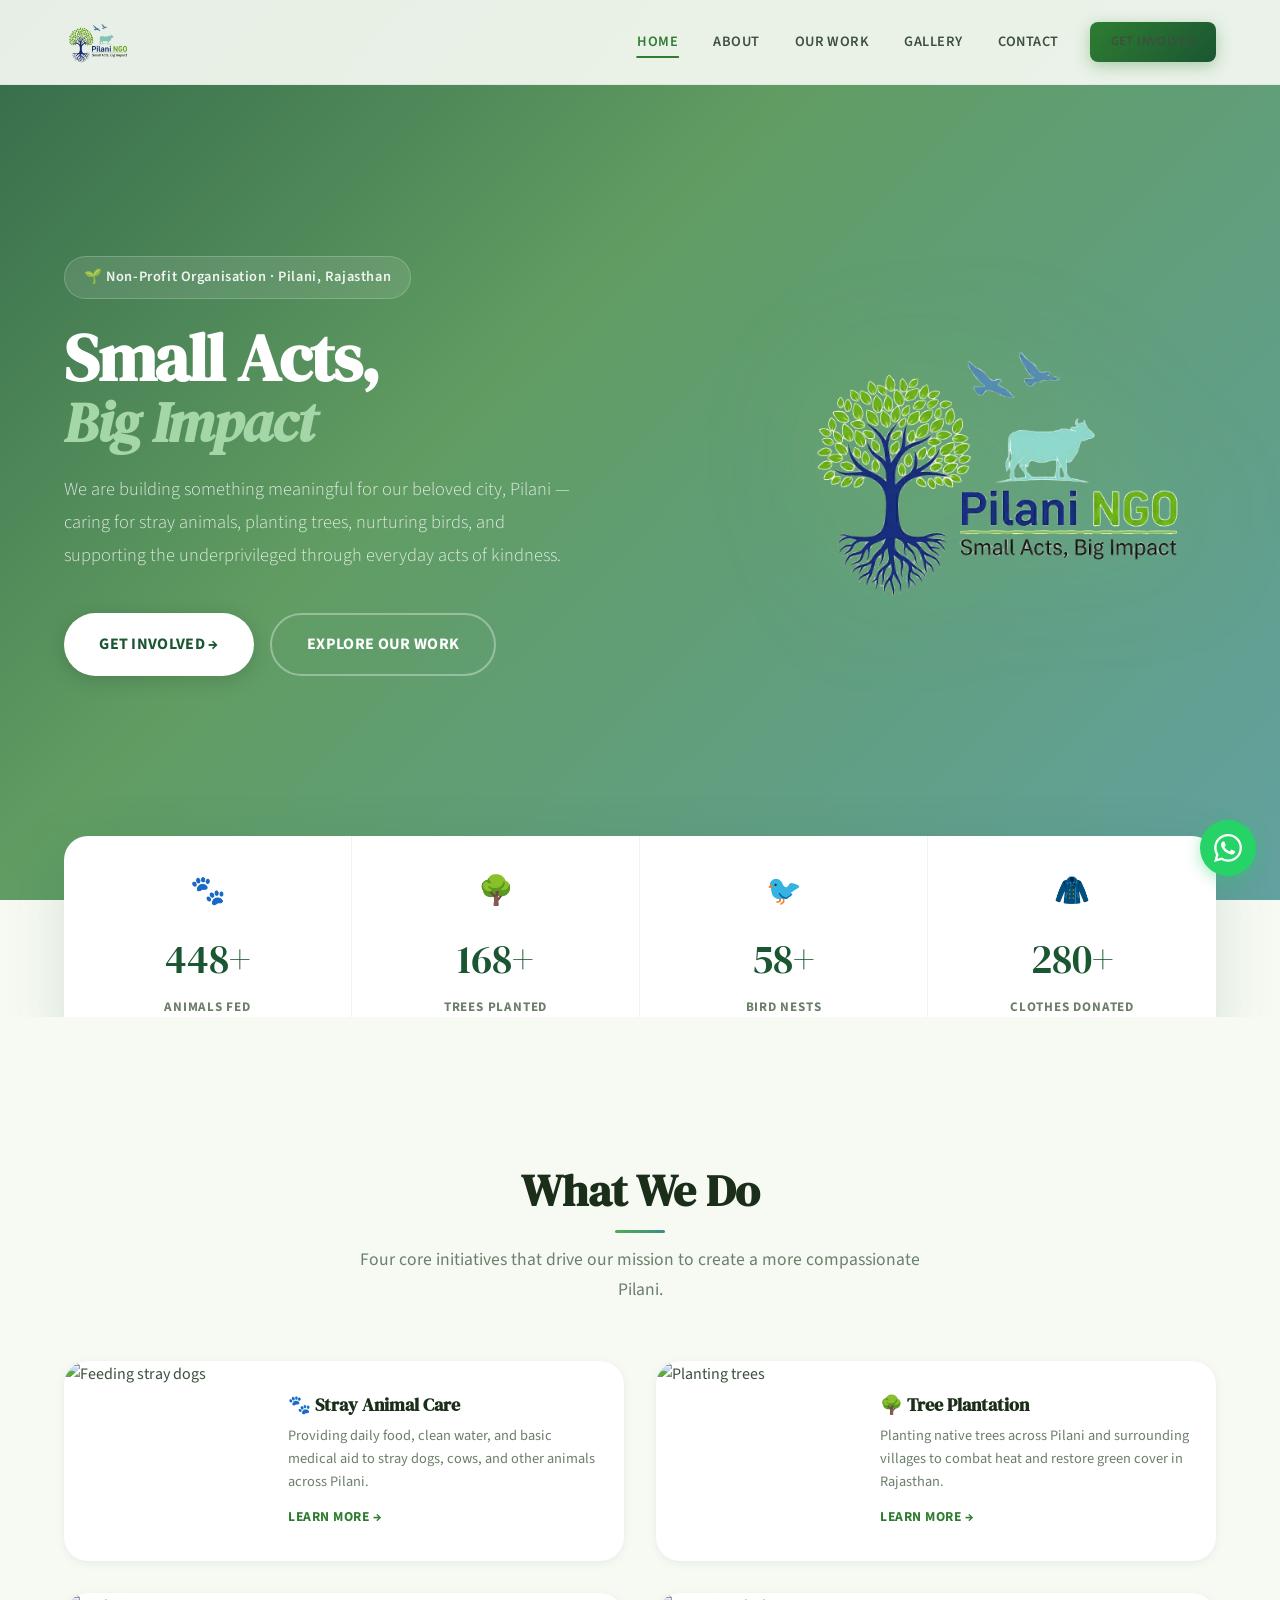
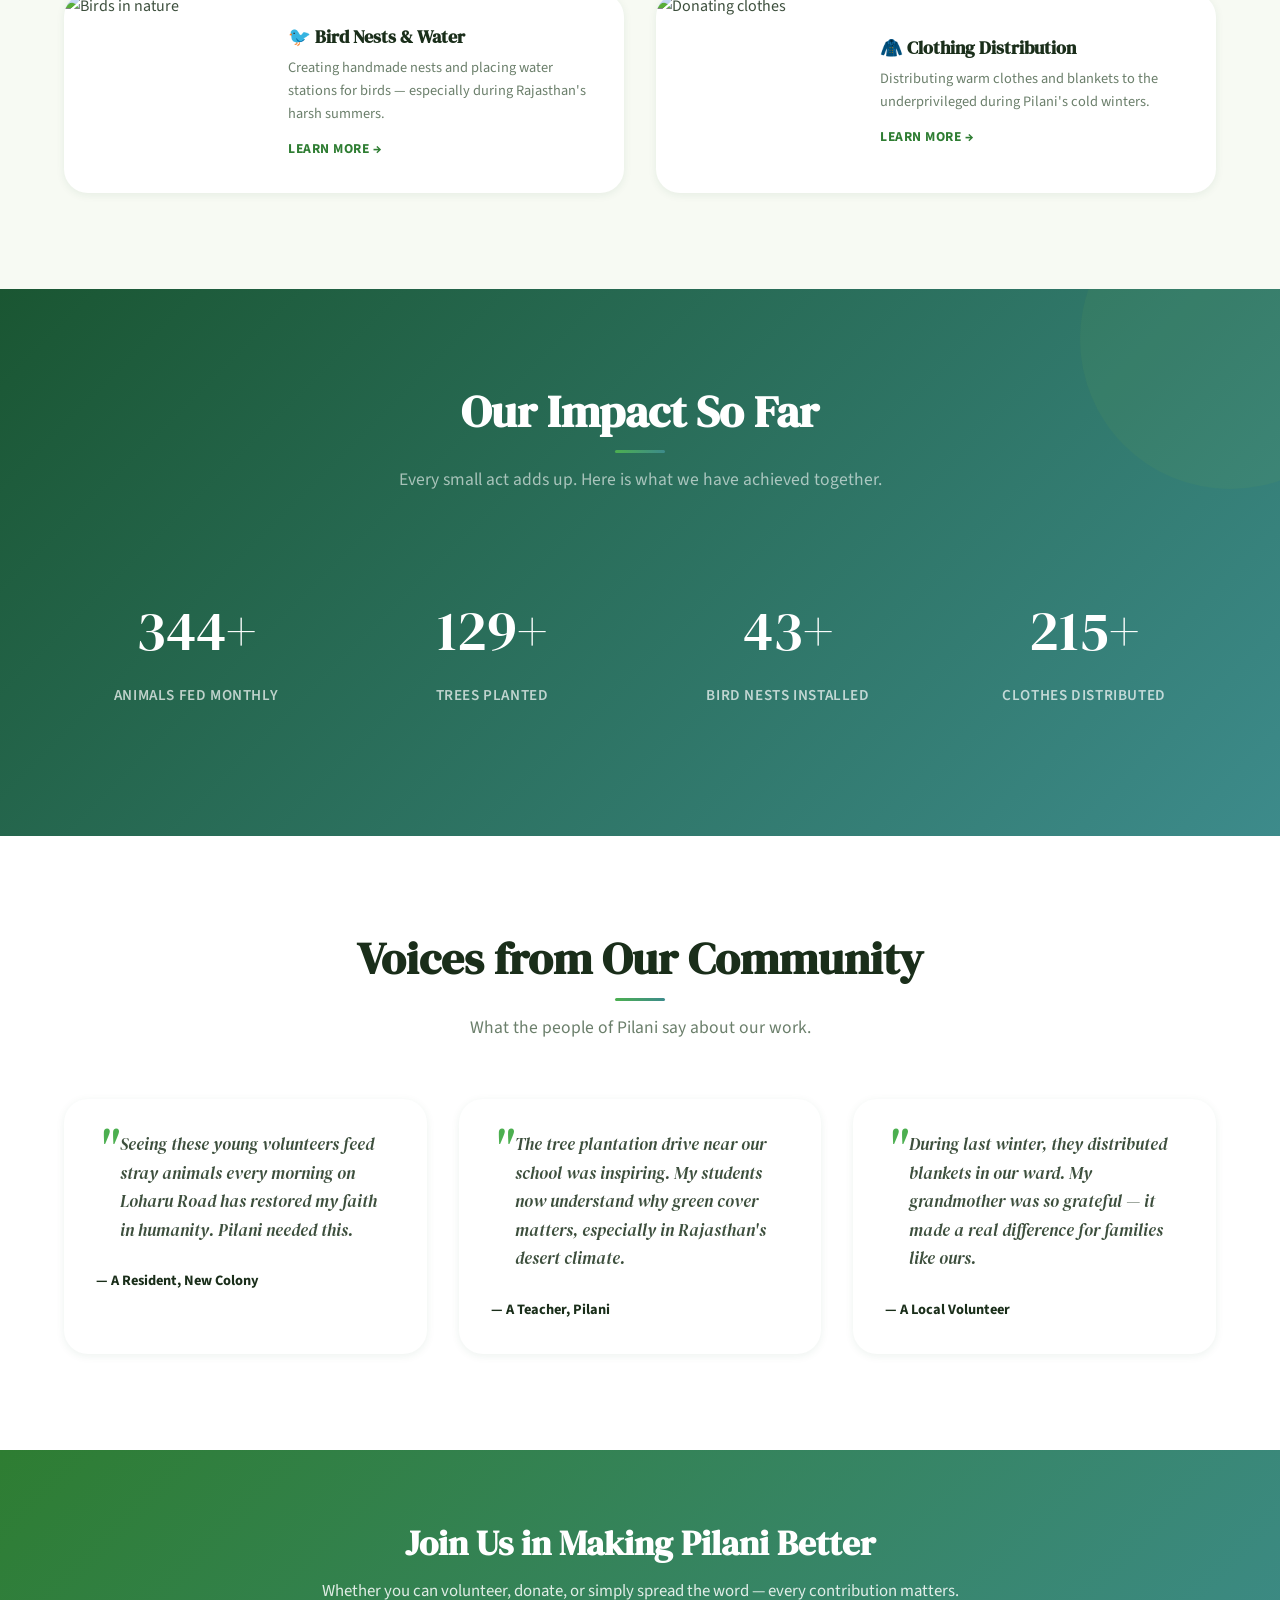
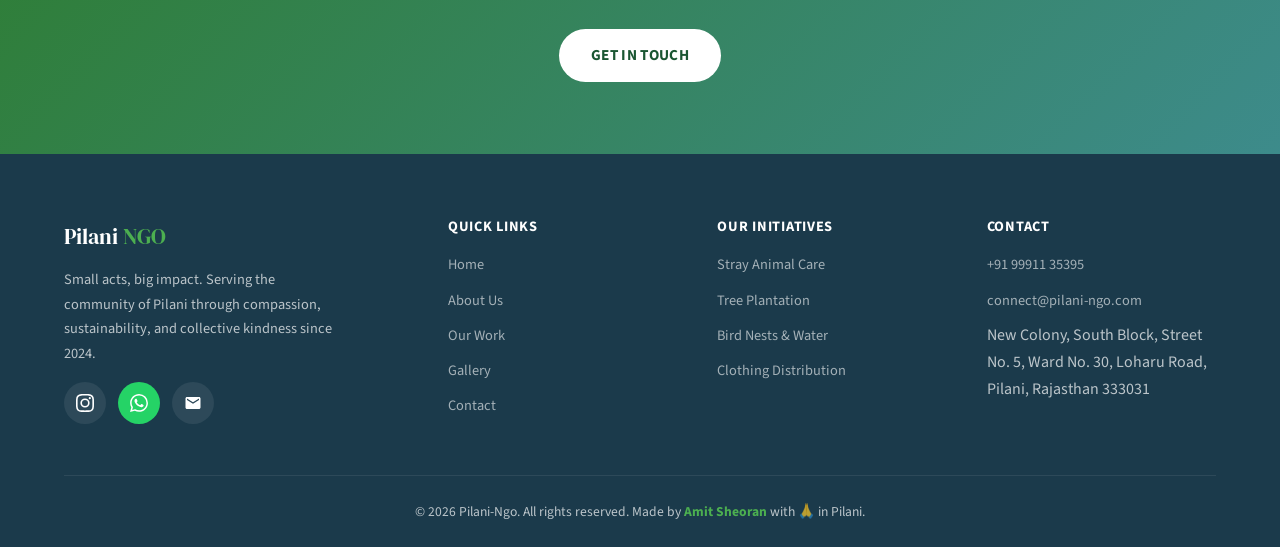
==== commit 58d94219: "Add files via upload whatsapp message updated" ====
--- a/index.html
+++ b/index.html
@@ -1,114 +1,40 @@
-<!DOCTYPE html>
-<html lang="en">
-<head>
-  <meta charset="UTF-8">
-  <meta name="viewport" content="width=device-width, initial-scale=1.0">
-  <meta name="description" content="Pilani NGO — Small Acts, Big Impact. Caring for stray animals, planting trees, nurturing birds, and supporting the underprivileged in Pilani, Rajasthan.">
-  <title>Pilani NGO — Small Acts, Big Impact</title>
-  <link rel="stylesheet" href="style.css">
-  <link rel="icon" href="logo.png">
-  <style>
-    .hero-v2{position:relative;min-height:100vh;display:flex;flex-direction:column;justify-content:center;overflow:hidden}
-    .hero-v2-bg{position:absolute;inset:0;background:url('https://images.unsplash.com/photo-1542601906990-b4d3fb778b09?w=1600&q=80') center/cover no-repeat}
-    .hero-v2-bg::after{content:'';position:absolute;inset:0;background:linear-gradient(135deg,rgba(26,86,50,0.88) 0%,rgba(46,125,50,0.75) 40%,rgba(61,139,139,0.8) 100%)}
-    .hero-v2-inner{position:relative;z-index:2;max-width:var(--max-width);width:90%;margin:0 auto;padding:8rem 0 6rem;display:flex;align-items:center;gap:4rem}
-    .hero-v2-text{flex:1.2;animation:heroFade 1.2s ease forwards}
-    .hero-v2-visual{flex:0.8;display:flex;justify-content:center;animation:heroFade 1.5s ease forwards}
-    .hero-v2-visual img{max-width:420px;width:100%;filter:drop-shadow(0 0 60px rgba(124,179,66,0.3)) brightness(1.1);animation:floatLogo 5s ease-in-out infinite}
-    .hero-v2-tagline{display:inline-flex;align-items:center;gap:.5rem;padding:.5rem 1.2rem;border-radius:var(--radius-xl);background:rgba(255,255,255,0.1);border:1px solid rgba(255,255,255,0.2);color:rgba(255,255,255,0.9);font-size:.9rem;font-weight:600;letter-spacing:.04em;margin-bottom:1.5rem;backdrop-filter:blur(6px)}
-    .hero-v2 h1{font-size:clamp(2.8rem,6vw,4.2rem);color:var(--white);margin-bottom:1.25rem;line-height:1.05;letter-spacing:-.02em}
-    .hero-v2 h1 em{display:block;color:#a5d6a7;font-style:italic;font-size:.85em}
-    .hero-v2-desc{font-size:1.15rem;color:rgba(255,255,255,0.8);margin-bottom:2.5rem;line-height:1.8;max-width:520px;font-weight:300}
-    .hero-v2-buttons{display:flex;gap:1rem;flex-wrap:wrap}
-    .btn-hero-primary{display:inline-flex;align-items:center;gap:.5rem;padding:1rem 2.2rem;border-radius:var(--radius-xl);background:var(--white);color:var(--green-dark);font-family:var(--font-body);font-size:1rem;font-weight:700;letter-spacing:.02em;text-transform:uppercase;border:none;cursor:pointer;transition:all var(--transition);box-shadow:0 4px 20px rgba(0,0,0,0.15)}
-    .btn-hero-primary:hover{transform:translateY(-3px);box-shadow:0 8px 30px rgba(0,0,0,0.2);background:var(--cream)}
-    .btn-hero-outline{display:inline-flex;align-items:center;gap:.5rem;padding:1rem 2.2rem;border-radius:var(--radius-xl);background:transparent;color:var(--white);font-family:var(--font-body);font-size:1rem;font-weight:700;letter-spacing:.02em;text-transform:uppercase;border:2px solid rgba(255,255,255,0.35);cursor:pointer;transition:all var(--transition)}
-    .btn-hero-outline:hover{background:rgba(255,255,255,0.12);border-color:rgba(255,255,255,0.6);transform:translateY(-3px);color:var(--white)}
-    .stats-bar{position:relative;z-index:3;max-width:var(--max-width);width:90%;margin:-4rem auto 0}
-    .stats-bar-inner{display:grid;grid-template-columns:repeat(4,1fr);background:var(--white);border-radius:var(--radius-lg);box-shadow:0 16px 60px rgba(26,86,50,0.15);overflow:hidden}
-    .stats-bar-item{text-align:center;padding:2rem 1rem;border-right:1px solid #eef4ee;transition:all var(--transition)}
-    .stats-bar-item:last-child{border-right:none}
-    .stats-bar-item:hover{background:var(--green-pale)}
-    .stats-bar-item .stat-number{font-family:var(--font-heading);font-size:2.5rem;color:var(--green-dark);display:block}
-    .stats-bar-item .stat-label{color:var(--text-light);font-size:.82rem;font-weight:700;text-transform:uppercase;letter-spacing:.06em}
-    .stats-bar-item .stat-icon{font-size:1.8rem;margin-bottom:.5rem;display:block}
-    .mission-v2-grid{display:grid;grid-template-columns:repeat(2,1fr);gap:2rem}
-    .mission-v2-card{display:grid;grid-template-columns:200px 1fr;background:var(--white);border-radius:var(--radius-lg);overflow:hidden;box-shadow:var(--shadow-sm);transition:all var(--transition)}
-    .mission-v2-card:hover{transform:translateY(-4px);box-shadow:var(--shadow-lg)}
-    .mission-v2-img{overflow:hidden}
-    .mission-v2-img img{width:100%;height:100%;object-fit:cover;min-height:200px;transition:transform .5s ease}
-    .mission-v2-card:hover .mission-v2-img img{transform:scale(1.06)}
-    .mission-v2-body{padding:1.5rem;display:flex;flex-direction:column;justify-content:center}
-    .mission-v2-body h3{font-size:1.15rem;margin-bottom:.5rem}
-    .mission-v2-body p{color:var(--text-light);font-size:.9rem;line-height:1.6}
-    .learn-link{display:inline-flex;align-items:center;gap:.3rem;margin-top:.75rem;font-size:.85rem;font-weight:700;color:var(--green);text-transform:uppercase;letter-spacing:.04em}
-    .learn-link:hover{gap:.6rem}
-    @media(max-width:900px){.mission-v2-grid{grid-template-columns:1fr}.mission-v2-card{grid-template-columns:1fr}}
-    @media(max-width:768px){.hero-v2-inner{flex-direction:column-reverse;text-align:center;padding:7rem 0 4rem;gap:2rem}.hero-v2-visual img{max-width:260px}.hero-v2-desc{margin:0 auto 2.5rem}.hero-v2-buttons{justify-content:center}.stats-bar-inner{grid-template-columns:repeat(2,1fr)}.stats-bar-item{border-bottom:1px solid #eef4ee}.stats-bar{margin-top:-2.5rem}}
-  </style>
-</head>
-<body>
-  <header class="site-header" role="banner"><div class="header-inner"><a href="index.html" class="logo" aria-label="Pilani NGO Home"><img src="logo.png" alt="Pilani NGO Logo"></a><nav class="main-nav" role="navigation" aria-label="Main navigation"><a href="index.html">Home</a><a href="about.html">About</a><a href="work.html">Our Work</a><a href="gallery.html">Gallery</a><a href="contact.html">Contact</a><span class="nav-cta"><a href="contact.html" class="btn btn-primary">Get Involved</a></span></nav><button class="hamburger" aria-label="Toggle navigation menu"><span></span><span></span><span></span></button></div><div class="nav-overlay"></div></header>
-
-  <section class="hero-v2">
-    <div class="hero-v2-bg" role="img" aria-label="Green nature background"></div>
-    <div class="hero-v2-inner">
-      <div class="hero-v2-text">
-        <div class="hero-v2-tagline">🌱 Non-Profit Organisation · Pilani, Rajasthan</div>
-        <h1>Small Acts, <em>Big Impact</em></h1>
-        <p class="hero-v2-desc">We are building something meaningful for our beloved city, Pilani — caring for stray animals, planting trees, nurturing birds, and supporting the underprivileged through everyday acts of kindness.</p>
-        <div class="hero-v2-buttons"><a href="contact.html" class="btn-hero-primary">Get Involved →</a><a href="work.html" class="btn-hero-outline">Explore Our Work</a></div>
+<!DOCTYPE html><html lang="en"><head><meta charset="UTF-8"><meta name="viewport" content="width=device-width,initial-scale=1.0"><meta name="description" content="Pilani NGO — Small Acts, Big Impact. Caring for stray animals, planting trees, nurturing birds, and supporting the underprivileged in Pilani, Rajasthan."><title>Pilani NGO — Small Acts, Big Impact</title><link rel="stylesheet" href="style.css"><link rel="icon" href="logo.png"></head><body>
+  <header class="site-header" role="banner">
+    <div class="header-inner">
+      <a href="index.html" class="logo" aria-label="Pilani NGO Home"><img src="logo.png" alt="Pilani NGO Logo"></a>
+      <nav class="main-nav" role="navigation" aria-label="Main navigation">
+        <a href="index.html">Home</a><a href="about.html">About</a><a href="work.html">Our Work</a><a href="gallery.html">Gallery</a><a href="contact.html">Contact</a>
+        <span class="nav-cta"><a href="contact.html" class="btn btn-primary">Get Involved</a></span>
+      </nav>
+      <button class="hamburger" aria-label="Toggle navigation menu"><span></span><span></span><span></span></button>
+    </div>
+    <div class="nav-overlay"></div>
+  </header>
+  <section class="hero-v2"><div class="hero-v2-bg"></div><div class="hero-v2-inner"><div class="hero-v2-text"><div class="hero-v2-tagline">🌱 Non-Profit Organisation · Pilani, Rajasthan</div><h1>Small Acts, <em>Big Impact</em></h1><p class="hero-v2-desc">We are building something meaningful for our beloved city, Pilani — caring for stray animals, planting trees, nurturing birds, and supporting the underprivileged through everyday acts of kindness.</p><div class="hero-v2-buttons"><a href="contact.html" class="btn-hero-primary">Get Involved →</a><a href="work.html" class="btn-hero-outline">Explore Our Work</a></div></div><div class="hero-v2-visual"><img src="logo.png" alt="Pilani NGO Logo"></div></div></section>
+  <div class="stats-bar"><div class="stats-bar-inner"><div class="stats-bar-item fade-in"><span class="stat-icon">🐾</span><span class="stat-number">500+</span><span class="stat-label">Animals Fed</span></div><div class="stats-bar-item fade-in"><span class="stat-icon">🌳</span><span class="stat-number">200+</span><span class="stat-label">Trees Planted</span></div><div class="stats-bar-item fade-in"><span class="stat-icon">🐦</span><span class="stat-number">100+</span><span class="stat-label">Bird Nests</span></div><div class="stats-bar-item fade-in"><span class="stat-icon">🧥</span><span class="stat-number">300+</span><span class="stat-label">Clothes Donated</span></div></div></div>
+  <section class="section-padding" style="padding-top:7rem;"><div class="container"><div class="section-heading fade-in"><h2>What We Do</h2><p>Four core initiatives that drive our mission to create a more compassionate Pilani.</p></div><div class="mission-v2-grid"><div class="mission-v2-card fade-in"><div class="mission-v2-img"><img src="https://images.unsplash.com/photo-1583511655826-05700d52f4d9?w=500&q=80" alt="Feeding stray dogs" loading="lazy"></div><div class="mission-v2-body"><h3>🐾 Stray Animal Care</h3><p>Providing daily food, clean water, and basic medical aid to stray dogs, cows, and other animals across Pilani.</p><a href="work.html" class="learn-link">Learn More →</a></div></div><div class="mission-v2-card fade-in"><div class="mission-v2-img"><img src="https://images.unsplash.com/photo-1542601906990-b4d3fb778b09?w=500&q=80" alt="Planting trees" loading="lazy"></div><div class="mission-v2-body"><h3>🌳 Tree Plantation</h3><p>Planting native trees across Pilani and surrounding villages to combat heat and restore green cover in Rajasthan.</p><a href="work.html" class="learn-link">Learn More →</a></div></div><div class="mission-v2-card fade-in"><div class="mission-v2-img"><img src="https://images.unsplash.com/photo-1444464666168-49d633b86797?w=500&q=80" alt="Birds in nature" loading="lazy"></div><div class="mission-v2-body"><h3>🐦 Bird Nests & Water</h3><p>Creating handmade nests and placing water stations for birds — especially during Rajasthan's harsh summers.</p><a href="work.html" class="learn-link">Learn More →</a></div></div><div class="mission-v2-card fade-in"><div class="mission-v2-img"><img src="https://images.unsplash.com/photo-1532629345422-7515f3d16bb6?w=500&q=80" alt="Donating clothes" loading="lazy"></div><div class="mission-v2-body"><h3>🧥 Clothing Distribution</h3><p>Distributing warm clothes and blankets to the underprivileged during Pilani's cold winters.</p><a href="work.html" class="learn-link">Learn More →</a></div></div></div></div></section>
+  <section class="impact-section section-padding"><div class="container"><div class="section-heading fade-in"><h2 style="color:var(--white);">Our Impact So Far</h2><p style="color:rgba(255,255,255,0.6);">Every small act adds up. Here is what we have achieved together.</p></div><div class="impact-grid"><div class="impact-card fade-in"><div class="impact-number">500+</div><div class="impact-label">Animals Fed Monthly</div></div><div class="impact-card fade-in"><div class="impact-number">200+</div><div class="impact-label">Trees Planted</div></div><div class="impact-card fade-in"><div class="impact-number">100+</div><div class="impact-label">Bird Nests Installed</div></div><div class="impact-card fade-in"><div class="impact-number">300+</div><div class="impact-label">Clothes Distributed</div></div></div></div></section>
+  <section class="section-padding" style="background:var(--white);"><div class="container"><div class="section-heading fade-in"><h2>Voices from Our Community</h2><p>What the people of Pilani say about our work.</p></div><div class="testimonial-grid"><div class="testimonial-card fade-in"><p class="testimonial-quote">Seeing these young volunteers feed stray animals every morning on Loharu Road has restored my faith in humanity. Pilani needed this.</p><div class="testimonial-author">— A Resident, New Colony</div></div><div class="testimonial-card fade-in"><p class="testimonial-quote">The tree plantation drive near our school was inspiring. My students now understand why green cover matters, especially in Rajasthan's desert climate.</p><div class="testimonial-author">— A Teacher, Pilani</div></div><div class="testimonial-card fade-in"><p class="testimonial-quote">During last winter, they distributed blankets in our ward. My grandmother was so grateful — it made a real difference for families like ours.</p><div class="testimonial-author">— A Local Volunteer</div></div></div></div></section>
+  <section class="cta-banner"><div class="container fade-in"><h2>Join Us in Making Pilani Better</h2><p>Whether you can volunteer, donate, or simply spread the word — every contribution matters.</p><a href="contact.html" class="btn btn-white">Get in Touch</a></div></section>
+  <footer class="site-footer" role="contentinfo">
+    <div class="container">
+      <div class="footer-grid">
+        <div class="footer-brand">
+          <div class="logo-text">Pilani <span class="green">NGO</span></div>
+          <p>Small acts, big impact. Serving the community of Pilani through compassion, sustainability, and collective kindness since 2024.</p>
+          <div class="social-icons" style="margin-top:1rem;">
+            <a href="https://www.instagram.com/pilani_ngo" target="_blank" class="social-icon" aria-label="Instagram"><svg viewBox="0 0 24 24"><path d="M12 2.163c3.204 0 3.584.012 4.85.07 3.252.148 4.771 1.691 4.919 4.919.058 1.265.069 1.645.069 4.849 0 3.205-.012 3.584-.069 4.849-.149 3.225-1.664 4.771-4.919 4.919-1.266.058-1.644.07-4.85.07-3.204 0-3.584-.012-4.849-.07-3.26-.149-4.771-1.699-4.919-4.92-.058-1.265-.07-1.644-.07-4.849 0-3.204.013-3.583.07-4.849.149-3.227 1.664-4.771 4.919-4.919 1.266-.057 1.645-.069 4.849-.069zM12 0C8.741 0 8.333.014 7.053.072 2.695.272.273 2.69.073 7.052.014 8.333 0 8.741 0 12c0 3.259.014 3.668.072 4.948.2 4.358 2.618 6.78 6.98 6.98C8.333 23.986 8.741 24 12 24c3.259 0 3.668-.014 4.948-.072 4.354-.2 6.782-2.618 6.979-6.98.059-1.28.073-1.689.073-4.948 0-3.259-.014-3.667-.072-4.947-.196-4.354-2.617-6.78-6.979-6.98C15.668.014 15.259 0 12 0zm0 5.838a6.162 6.162 0 100 12.324 6.162 6.162 0 000-12.324zM12 16a4 4 0 110-8 4 4 0 010 8zm6.406-11.845a1.44 1.44 0 100 2.881 1.44 1.44 0 000-2.881z"/></svg></a>
+            <a href="https://wa.me/919991135395" class="social-icon" aria-label="WhatsApp" style="background:#25D366;"><svg viewBox="0 0 24 24"><path d="M17.472 14.382c-.297-.149-1.758-.867-2.03-.967-.273-.099-.471-.148-.67.15-.197.297-.767.966-.94 1.164-.173.199-.347.223-.644.075-.297-.15-1.255-.463-2.39-1.475-.883-.788-1.48-1.761-1.653-2.059-.173-.297-.018-.458.13-.606.134-.133.298-.347.446-.52.149-.174.198-.298.298-.497.099-.198.05-.371-.025-.52-.075-.149-.669-1.612-.916-2.207-.242-.579-.487-.5-.669-.51-.173-.008-.371-.01-.57-.01-.198 0-.52.074-.792.372-.272.297-1.04 1.016-1.04 2.479 0 1.462 1.065 2.875 1.213 3.074.149.198 2.096 3.2 5.077 4.487.709.306 1.262.489 1.694.625.712.227 1.36.195 1.871.118.571-.085 1.758-.719 2.006-1.413.248-.694.248-1.289.173-1.413-.074-.124-.272-.198-.57-.347m-5.421 7.403h-.004a9.87 9.87 0 01-5.031-1.378l-.361-.214-3.741.982.998-3.648-.235-.374a9.86 9.86 0 01-1.51-5.26c.001-5.45 4.436-9.884 9.888-9.884 2.64 0 5.122 1.03 6.988 2.898a9.825 9.825 0 012.893 6.994c-.003 5.45-4.437 9.884-9.885 9.884m8.413-18.297A11.815 11.815 0 0012.05 0C5.495 0 .16 5.335.157 11.892c0 2.096.547 4.142 1.588 5.945L.057 24l6.305-1.654a11.882 11.882 0 005.683 1.448h.005c6.554 0 11.89-5.335 11.893-11.893a11.821 11.821 0 00-3.48-8.413z"/></svg></a>
+            <a href="mailto:connect@pilani-ngo.com" class="social-icon" aria-label="Email"><svg viewBox="0 0 24 24"><path d="M20 4H4c-1.1 0-2 .9-2 2v12c0 1.1.9 2 2 2h16c1.1 0 2-.9 2-2V6c0-1.1-.9-2-2-2zm0 4l-8 5-8-5V6l8 5 8-5v2z"/></svg></a>
+          </div>
+        </div>
+        <div class="footer-col"><h4>Quick Links</h4><ul><li><a href="index.html">Home</a></li><li><a href="about.html">About Us</a></li><li><a href="work.html">Our Work</a></li><li><a href="gallery.html">Gallery</a></li><li><a href="contact.html">Contact</a></li></ul></div>
+        <div class="footer-col"><h4>Our Initiatives</h4><ul><li><a href="work.html">Stray Animal Care</a></li><li><a href="work.html">Tree Plantation</a></li><li><a href="work.html">Bird Nests & Water</a></li><li><a href="work.html">Clothing Distribution</a></li></ul></div>
+        <div class="footer-col"><h4>Contact</h4><ul><li><a href="tel:+919991135395">+91 99911 35395</a></li><li><a href="mailto:connect@pilani-ngo.com">connect@pilani-ngo.com</a></li><li>New Colony, South Block, Street No. 5, Ward No. 30, Loharu Road, Pilani, Rajasthan 333031</li></ul></div>
       </div>
-      <div class="hero-v2-visual"><img src="logo.png" alt="Pilani NGO — Tree, birds, and cow"></div>
+      <div class="footer-bottom"><p>&copy; 2026 Pilani-Ngo. All rights reserved. Made by <a href="https://www.linkedin.com/in/amit-sheoran" target="_blank">Amit Sheoran</a> with 🙏 in Pilani.</p></div>
     </div>
-  </section>
-
-  <div class="stats-bar"><div class="stats-bar-inner">
-    <div class="stats-bar-item fade-in"><span class="stat-icon">🐾</span><span class="stat-number">500+</span><span class="stat-label">Animals Fed</span></div>
-    <div class="stats-bar-item fade-in"><span class="stat-icon">🌳</span><span class="stat-number">200+</span><span class="stat-label">Trees Planted</span></div>
-    <div class="stats-bar-item fade-in"><span class="stat-icon">🐦</span><span class="stat-number">100+</span><span class="stat-label">Bird Nests</span></div>
-    <div class="stats-bar-item fade-in"><span class="stat-icon">🧥</span><span class="stat-number">300+</span><span class="stat-label">Clothes Donated</span></div>
-  </div></div>
-
-  <section class="section-padding" style="padding-top:7rem;">
-    <div class="container">
-      <div class="section-heading fade-in"><h2>What We Do</h2><p>Four core initiatives that drive our mission to create a more compassionate Pilani.</p></div>
-      <div class="mission-v2-grid">
-        <div class="mission-v2-card fade-in"><div class="mission-v2-img"><img src="https://images.unsplash.com/photo-1583511655826-05700d52f4d9?w=500&q=80" alt="Feeding stray dogs" loading="lazy"></div><div class="mission-v2-body"><h3>🐾 Stray Animal Care</h3><p>Providing daily food, clean water, and basic medical aid to stray dogs, cows, and other animals across Pilani and nearby areas.</p><a href="work.html" class="learn-link">Learn More →</a></div></div>
-        <div class="mission-v2-card fade-in"><div class="mission-v2-img"><img src="https://images.unsplash.com/photo-1542601906990-b4d3fb778b09?w=500&q=80" alt="Planting trees" loading="lazy"></div><div class="mission-v2-body"><h3>🌳 Tree Plantation</h3><p>Planting native trees across Pilani and surrounding villages to combat heat and restore green cover in Rajasthan.</p><a href="work.html" class="learn-link">Learn More →</a></div></div>
-        <div class="mission-v2-card fade-in"><div class="mission-v2-img"><img src="https://images.unsplash.com/photo-1444464666168-49d633b86797?w=500&q=80" alt="Birds in nature" loading="lazy"></div><div class="mission-v2-body"><h3>🐦 Bird Nests & Water</h3><p>Creating handmade nests and placing water stations for birds — especially during Rajasthan's harsh summers.</p><a href="work.html" class="learn-link">Learn More →</a></div></div>
-        <div class="mission-v2-card fade-in"><div class="mission-v2-img"><img src="https://images.unsplash.com/photo-1532629345422-7515f3d16bb6?w=500&q=80" alt="Donating clothes" loading="lazy"></div><div class="mission-v2-body"><h3>🧥 Clothing Distribution</h3><p>Distributing warm clothes and blankets to the underprivileged during Pilani's cold winters.</p><a href="work.html" class="learn-link">Learn More →</a></div></div>
-      </div>
-    </div>
-  </section>
-
-  <section class="impact-section section-padding"><div class="container">
-    <div class="section-heading fade-in"><h2 style="color:var(--white);">Our Impact So Far</h2><p style="color:rgba(255,255,255,0.6);">Every small act adds up. Here is what we have achieved together.</p></div>
-    <div class="impact-grid">
-      <div class="impact-card fade-in"><div class="impact-number">500+</div><div class="impact-label">Animals Fed Monthly</div></div>
-      <div class="impact-card fade-in"><div class="impact-number">200+</div><div class="impact-label">Trees Planted</div></div>
-      <div class="impact-card fade-in"><div class="impact-number">100+</div><div class="impact-label">Bird Nests Installed</div></div>
-      <div class="impact-card fade-in"><div class="impact-number">300+</div><div class="impact-label">Clothes Distributed</div></div>
-    </div>
-  </div></section>
-
-  <section class="section-padding" style="background:var(--white);"><div class="container">
-    <div class="section-heading fade-in"><h2>Voices from Our Community</h2><p>What the people of Pilani say about our work.</p></div>
-    <div class="testimonial-grid">
-      <div class="testimonial-card fade-in"><p class="testimonial-quote">Seeing these young volunteers feed stray animals every morning on Loharu Road has restored my faith in humanity. Pilani needed this.</p><div class="testimonial-author">— A Resident, New Colony</div></div>
-      <div class="testimonial-card fade-in"><p class="testimonial-quote">The tree plantation drive near our school was inspiring. My students now understand why green cover matters, especially in Rajasthan's desert climate.</p><div class="testimonial-author">— A Teacher, Pilani</div></div>
-      <div class="testimonial-card fade-in"><p class="testimonial-quote">During last winter, they distributed blankets in our ward. My grandmother was so grateful — it made a real difference for families like ours.</p><div class="testimonial-author">— A Local Volunteer</div></div>
-    </div>
-  </div></section>
-
-  <section class="cta-banner"><div class="container fade-in"><h2>Join Us in Making Pilani Better</h2><p>Whether you can volunteer, donate, or simply spread the word — every contribution matters.</p><a href="contact.html" class="btn btn-white">Get in Touch</a></div></section>
-
-  <footer class="site-footer" role="contentinfo"><div class="container"><div class="footer-grid">
-    <div class="footer-brand"><div class="logo-text">Pilani <span class="green">NGO</span></div><p>Small acts, big impact. Serving the community of Pilani through compassion, sustainability, and collective kindness since 2024.</p><div class="social-icons" style="margin-top:1rem;"><a href="https://www.instagram.com/pilani_ngo" target="_blank" class="social-icon" aria-label="Instagram"><svg viewBox="0 0 24 24"><path d="M12 2.163c3.204 0 3.584.012 4.85.07 3.252.148 4.771 1.691 4.919 4.919.058 1.265.069 1.645.069 4.849 0 3.205-.012 3.584-.069 4.849-.149 3.225-1.664 4.771-4.919 4.919-1.266.058-1.644.07-4.85.07-3.204 0-3.584-.012-4.849-.07-3.26-.149-4.771-1.699-4.919-4.92-.058-1.265-.07-1.644-.07-4.849 0-3.204.013-3.583.07-4.849.149-3.227 1.664-4.771 4.919-4.919 1.266-.057 1.645-.069 4.849-.069zM12 0C8.741 0 8.333.014 7.053.072 2.695.272.273 2.69.073 7.052.014 8.333 0 8.741 0 12c0 3.259.014 3.668.072 4.948.2 4.358 2.618 6.78 6.98 6.98C8.333 23.986 8.741 24 12 24c3.259 0 3.668-.014 4.948-.072 4.354-.2 6.782-2.618 6.979-6.98.059-1.28.073-1.689.073-4.948 0-3.259-.014-3.667-.072-4.947-.196-4.354-2.617-6.78-6.979-6.98C15.668.014 15.259 0 12 0zm0 5.838a6.162 6.162 0 100 12.324 6.162 6.162 0 000-12.324zM12 16a4 4 0 110-8 4 4 0 010 8zm6.406-11.845a1.44 1.44 0 100 2.881 1.44 1.44 0 000-2.881z"/></svg></a><a href="https://wa.me/919991135395" class="social-icon" aria-label="WhatsApp" style="background:#25D366;"><svg viewBox="0 0 24 24"><path d="M17.472 14.382c-.297-.149-1.758-.867-2.03-.967-.273-.099-.471-.148-.67.15-.197.297-.767.966-.94 1.164-.173.199-.347.223-.644.075-.297-.15-1.255-.463-2.39-1.475-.883-.788-1.48-1.761-1.653-2.059-.173-.297-.018-.458.13-.606.134-.133.298-.347.446-.52.149-.174.198-.298.298-.497.099-.198.05-.371-.025-.52-.075-.149-.669-1.612-.916-2.207-.242-.579-.487-.5-.669-.51-.173-.008-.371-.01-.57-.01-.198 0-.52.074-.792.372-.272.297-1.04 1.016-1.04 2.479 0 1.462 1.065 2.875 1.213 3.074.149.198 2.096 3.2 5.077 4.487.709.306 1.262.489 1.694.625.712.227 1.36.195 1.871.118.571-.085 1.758-.719 2.006-1.413.248-.694.248-1.289.173-1.413-.074-.124-.272-.198-.57-.347m-5.421 7.403h-.004a9.87 9.87 0 01-5.031-1.378l-.361-.214-3.741.982.998-3.648-.235-.374a9.86 9.86 0 01-1.51-5.26c.001-5.45 4.436-9.884 9.888-9.884 2.64 0 5.122 1.03 6.988 2.898a9.825 9.825 0 012.893 6.994c-.003 5.45-4.437 9.884-9.885 9.884m8.413-18.297A11.815 11.815 0 0012.05 0C5.495 0 .16 5.335.157 11.892c0 2.096.547 4.142 1.588 5.945L.057 24l6.305-1.654a11.882 11.882 0 005.683 1.448h.005c6.554 0 11.89-5.335 11.893-11.893a11.821 11.821 0 00-3.48-8.413z"/></svg></a><a href="mailto:connect@pilani-ngo.com" class="social-icon" aria-label="Email"><svg viewBox="0 0 24 24"><path d="M20 4H4c-1.1 0-2 .9-2 2v12c0 1.1.9 2 2 2h16c1.1 0 2-.9 2-2V6c0-1.1-.9-2-2-2zm0 4l-8 5-8-5V6l8 5 8-5v2z"/></svg></a></div></div>
-    <div class="footer-col"><h4>Quick Links</h4><ul><li><a href="index.html">Home</a></li><li><a href="about.html">About Us</a></li><li><a href="work.html">Our Work</a></li><li><a href="gallery.html">Gallery</a></li><li><a href="contact.html">Contact</a></li></ul></div>
-    <div class="footer-col"><h4>Our Initiatives</h4><ul><li><a href="work.html">Stray Animal Care</a></li><li><a href="work.html">Tree Plantation</a></li><li><a href="work.html">Bird Nests & Water</a></li><li><a href="work.html">Clothing Distribution</a></li></ul></div>
-    <div class="footer-col"><h4>Contact</h4><ul><li><a href="tel:+919991135395">+91 99911 35395</a></li><li><a href="mailto:connect@pilani-ngo.com">connect@pilani-ngo.com</a></li><li>New Colony, South Block, Street No. 5, Ward No. 30, Loharu Road, Pilani, Rajasthan 333031</li></ul></div>
-  </div><div class="footer-bottom"><p>&copy; 2026 Pilani-Ngo. All rights reserved. Made by <a href="https://www.linkedin.com/in/amit-sheoran" target="_blank">Amit Sheoran</a> with 🙏 in Pilani.</p></div></div></footer>
+  </footer>
+  <a href="https://wa.me/919991135395?text=Hi%20Pilani%20NGO!%20%F0%9F%8C%B1%20I%20have%20a%20query." target="_blank" class="wa-float" aria-label="Chat on WhatsApp"><svg viewBox="0 0 24 24"><path d="M17.472 14.382c-.297-.149-1.758-.867-2.03-.967-.273-.099-.471-.148-.67.15-.197.297-.767.966-.94 1.164-.173.199-.347.223-.644.075-.297-.15-1.255-.463-2.39-1.475-.883-.788-1.48-1.761-1.653-2.059-.173-.297-.018-.458.13-.606.134-.133.298-.347.446-.52.149-.174.198-.298.298-.497.099-.198.05-.371-.025-.52-.075-.149-.669-1.612-.916-2.207-.242-.579-.487-.5-.669-.51-.173-.008-.371-.01-.57-.01-.198 0-.52.074-.792.372-.272.297-1.04 1.016-1.04 2.479 0 1.462 1.065 2.875 1.213 3.074.149.198 2.096 3.2 5.077 4.487.709.306 1.262.489 1.694.625.712.227 1.36.195 1.871.118.571-.085 1.758-.719 2.006-1.413.248-.694.248-1.289.173-1.413-.074-.124-.272-.198-.57-.347m-5.421 7.403h-.004a9.87 9.87 0 01-5.031-1.378l-.361-.214-3.741.982.998-3.648-.235-.374a9.86 9.86 0 01-1.51-5.26c.001-5.45 4.436-9.884 9.888-9.884 2.64 0 5.122 1.03 6.988 2.898a9.825 9.825 0 012.893 6.994c-.003 5.45-4.437 9.884-9.885 9.884m8.413-18.297A11.815 11.815 0 0012.05 0C5.495 0 .16 5.335.157 11.892c0 2.096.547 4.142 1.588 5.945L.057 24l6.305-1.654a11.882 11.882 0 005.683 1.448h.005c6.554 0 11.89-5.335 11.893-11.893a11.821 11.821 0 00-3.48-8.413z"/></svg><span class="wa-tooltip">Chat with us!</span></a>
   <script src="script.js"></script>
-</body>
-</html>
+</body></html>
--- a/style.css
+++ b/style.css
@@ -1,561 +1,257 @@
-/* ═══════════════════════════════════════════════
-   PILANI NGO — "Small Acts, Big Impact"
-   Nature-inspired design with earthy greens & teals
-   ═══════════════════════════════════════════════ */
-
+/* ═══ PILANI NGO — Complete Stylesheet ═══ */
 @import url('https://fonts.googleapis.com/css2?family=DM+Serif+Display:ital@0;1&family=Source+Sans+3:wght@300;400;600;700&display=swap');
 
 :root {
-  --green-dark: #1a5632;
-  --green: #2E7D32;
-  --green-light: #4CAF50;
-  --green-pale: #e8f5e9;
-  --teal: #3d8b8b;
-  --teal-light: #5ba4a4;
-  --navy: #1B3A4B;
-  --lime: #7CB342;
-  --cream: #f7faf3;
-  --white: #ffffff;
-  --text-dark: #1a2e1a;
-  --text-body: #3d4f3d;
-  --text-light: #6b7f6b;
-  --shadow-sm: 0 2px 8px rgba(26,86,50,0.08);
-  --shadow-md: 0 6px 24px rgba(26,86,50,0.12);
-  --shadow-lg: 0 12px 48px rgba(26,86,50,0.15);
-  --radius-sm: 8px;
-  --radius-md: 16px;
-  --radius-lg: 24px;
-  --radius-xl: 40px;
-  --font-heading: 'DM Serif Display', Georgia, serif;
-  --font-body: 'Source Sans 3', 'Segoe UI', sans-serif;
-  --transition: 0.35s cubic-bezier(0.25, 0.46, 0.45, 0.94);
-  --max-width: 1200px;
+  --green-dark:#1a5632;--green:#2E7D32;--green-light:#4CAF50;--green-pale:#e8f5e9;
+  --teal:#3d8b8b;--teal-light:#5ba4a4;--navy:#1B3A4B;--lime:#7CB342;
+  --cream:#f7faf3;--white:#ffffff;--text-dark:#1a2e1a;--text-body:#3d4f3d;--text-light:#6b7f6b;
+  --shadow-sm:0 2px 8px rgba(26,86,50,0.08);--shadow-md:0 6px 24px rgba(26,86,50,0.12);
+  --shadow-lg:0 12px 48px rgba(26,86,50,0.15);
+  --radius-sm:8px;--radius-md:16px;--radius-lg:24px;--radius-xl:40px;
+  --font-heading:'DM Serif Display',Georgia,serif;--font-body:'Source Sans 3','Segoe UI',sans-serif;
+  --transition:0.35s cubic-bezier(0.25,0.46,0.45,0.94);--max-width:1200px;
 }
-
-*, *::before, *::after { margin: 0; padding: 0; box-sizing: border-box; }
-
-html { scroll-behavior: smooth; font-size: 16px; }
-
-body {
-  font-family: var(--font-body);
-  color: var(--text-body);
-  background: var(--cream);
-  line-height: 1.7;
-  -webkit-font-smoothing: antialiased;
-  overflow-x: hidden;
+*,*::before,*::after{margin:0;padding:0;box-sizing:border-box}
+html{scroll-behavior:smooth;font-size:16px}
+body{font-family:var(--font-body);color:var(--text-body);background:var(--cream);line-height:1.7;overflow-x:hidden;-webkit-font-smoothing:antialiased}
+img{max-width:100%;height:auto;display:block}
+a{color:var(--green);text-decoration:none;transition:color var(--transition)}
+a:hover{color:var(--green-dark)}
+h1,h2,h3,h4,h5{font-family:var(--font-heading);color:var(--text-dark);line-height:1.2}
+.container{width:90%;max-width:var(--max-width);margin:0 auto}
+.section-padding{padding:6rem 0}
+
+/* Section Headings */
+.section-heading{text-align:center;margin-bottom:3.5rem}
+.section-heading h2{font-size:clamp(1.8rem,4vw,2.8rem);margin-bottom:.75rem}
+.section-heading h2::after{content:'';display:block;width:50px;height:3px;background:linear-gradient(90deg,var(--green-light),var(--teal));margin:.75rem auto 0;border-radius:2px}
+.section-heading p{color:var(--text-light);font-size:1.1rem;max-width:580px;margin:0 auto}
+
+/* Buttons */
+.btn{display:inline-flex;align-items:center;gap:.5rem;padding:.85rem 2rem;border-radius:var(--radius-xl);font-family:var(--font-body);font-size:.95rem;font-weight:700;letter-spacing:.02em;cursor:pointer;border:none;transition:all var(--transition);text-transform:uppercase}
+.btn-primary{background:linear-gradient(135deg,var(--green),var(--green-dark));color:var(--white);box-shadow:0 4px 16px rgba(46,125,50,0.35)}
+.btn-primary:hover{transform:translateY(-2px);box-shadow:0 6px 24px rgba(46,125,50,0.45);color:var(--white)}
+.btn-outline{background:transparent;color:var(--green);border:2px solid var(--green)}
+.btn-outline:hover{background:var(--green);color:var(--white)}
+.btn-white{background:var(--white);color:var(--green-dark)}
+.btn-white:hover{background:var(--cream);transform:translateY(-2px)}
+.btn-wa{background:#25D366;color:var(--white);box-shadow:0 4px 16px rgba(37,211,102,0.35)}
+.btn-wa:hover{background:#1db954;transform:translateY(-2px);color:var(--white)}
+
+/* Animations */
+.fade-in{opacity:0;transform:translateY(30px);transition:opacity .7s ease,transform .7s ease}
+.fade-in.visible{opacity:1;transform:translateY(0)}
+.fade-in-left{opacity:0;transform:translateX(-40px);transition:opacity .7s ease,transform .7s ease}
+.fade-in-left.visible{opacity:1;transform:translateX(0)}
+.fade-in-right{opacity:0;transform:translateX(40px);transition:opacity .7s ease,transform .7s ease}
+.fade-in-right.visible{opacity:1;transform:translateX(0)}
+
+/* ═══ HEADER ═══ */
+.site-header{position:fixed;top:0;left:0;right:0;z-index:1000;background:rgba(247,250,243,0.92);backdrop-filter:blur(14px);-webkit-backdrop-filter:blur(14px);border-bottom:1px solid rgba(26,86,50,0.06);transition:all var(--transition)}
+.site-header.scrolled{box-shadow:var(--shadow-md)}
+.header-inner{display:flex;align-items:center;justify-content:space-between;padding:.5rem 0;max-width:var(--max-width);width:90%;margin:0 auto}
+.logo{display:flex;align-items:center;gap:.5rem}
+.logo img{height:68px;width:auto}
+.main-nav{display:flex;align-items:center;gap:.2rem}
+.main-nav a{padding:.5rem 1rem;color:var(--text-body);font-size:.9rem;font-weight:600;letter-spacing:.03em;text-transform:uppercase;border-radius:var(--radius-sm);transition:all var(--transition);position:relative}
+.main-nav a::after{content:'';position:absolute;bottom:4px;left:50%;transform:translateX(-50%);width:0;height:2px;background:var(--green);border-radius:1px;transition:width var(--transition)}
+.main-nav a:hover::after,.main-nav a.active::after{width:60%}
+.main-nav a.active{color:var(--green)}
+.nav-cta{margin-left:.75rem}
+.nav-cta .btn{padding:.55rem 1.3rem;font-size:.8rem}
+.hamburger{display:none;flex-direction:column;gap:5px;cursor:pointer;background:none;border:none;padding:8px;z-index:1001}
+.hamburger span{display:block;width:26px;height:2.5px;background:var(--navy);border-radius:2px;transition:all .3s ease}
+.hamburger.active span:nth-child(1){transform:rotate(45deg) translate(5px,5px)}
+.hamburger.active span:nth-child(2){opacity:0}
+.hamburger.active span:nth-child(3){transform:rotate(-45deg) translate(6px,-6px)}
+@media(max-width:768px){
+  .hamburger{display:flex}
+  .main-nav{position:fixed;top:0;right:-100%;width:75%;max-width:320px;height:100vh;background:var(--cream);flex-direction:column;align-items:flex-start;padding:5rem 2rem 2rem;gap:.25rem;box-shadow:-4px 0 30px rgba(0,0,0,.15);transition:right .4s ease}
+  .main-nav.open{right:0}
+  .main-nav a{font-size:1rem;padding:.75rem .5rem;width:100%}
+  .nav-cta{margin-left:0;margin-top:1rem;width:100%}
+  .nav-cta .btn{width:100%;justify-content:center}
+  .nav-overlay{display:none;position:fixed;inset:0;background:rgba(0,0,0,.4);z-index:999}
+  .nav-overlay.show{display:block}
 }
 
-img { max-width: 100%; height: auto; display: block; }
-a { color: var(--green); text-decoration: none; transition: color var(--transition); }
-a:hover { color: var(--green-dark); }
-h1,h2,h3,h4,h5 { font-family: var(--font-heading); color: var(--text-dark); line-height: 1.2; }
-
-.container { width: 90%; max-width: var(--max-width); margin: 0 auto; }
-.section-padding { padding: 6rem 0; }
-
-/* ── Section Headings ─────────────────────── */
-.section-heading { text-align: center; margin-bottom: 3.5rem; }
-.section-heading h2 {
-  font-size: clamp(1.8rem, 4vw, 2.8rem);
-  margin-bottom: 0.75rem;
+/* ═══ HERO (Home) ═══ */
+.hero-v2{position:relative;min-height:100vh;display:flex;flex-direction:column;justify-content:center;overflow:hidden}
+.hero-v2-bg{position:absolute;inset:0;background:url('https://images.unsplash.com/photo-1542601906990-b4d3fb778b09?w=1600&q=80') center/cover no-repeat}
+.hero-v2-bg::after{content:'';position:absolute;inset:0;background:linear-gradient(135deg,rgba(26,86,50,0.88) 0%,rgba(46,125,50,0.75) 40%,rgba(61,139,139,0.8) 100%)}
+.hero-v2-inner{position:relative;z-index:2;max-width:var(--max-width);width:90%;margin:0 auto;padding:8rem 0 6rem;display:flex;align-items:center;gap:4rem}
+.hero-v2-text{flex:1.2;animation:heroFade 1.2s ease forwards}
+@keyframes heroFade{from{opacity:0;transform:translateY(30px)}to{opacity:1;transform:translateY(0)}}
+.hero-v2-tagline{display:inline-flex;align-items:center;gap:.5rem;padding:.5rem 1.2rem;border-radius:var(--radius-xl);background:rgba(255,255,255,0.1);border:1px solid rgba(255,255,255,0.2);color:rgba(255,255,255,0.9);font-size:.9rem;font-weight:600;letter-spacing:.04em;margin-bottom:1.5rem;backdrop-filter:blur(6px)}
+.hero-v2 h1{font-size:clamp(2.8rem,6vw,4.2rem);color:var(--white);margin-bottom:1.25rem;line-height:1.05;letter-spacing:-.02em}
+.hero-v2 h1 em{display:block;color:#a5d6a7;font-style:italic;font-size:.85em}
+.hero-v2-desc{font-size:1.15rem;color:rgba(255,255,255,0.8);margin-bottom:2.5rem;line-height:1.8;max-width:520px;font-weight:300}
+.hero-v2-buttons{display:flex;gap:1rem;flex-wrap:wrap}
+.btn-hero-primary{display:inline-flex;align-items:center;gap:.5rem;padding:1rem 2.2rem;border-radius:var(--radius-xl);background:var(--white);color:var(--green-dark);font-family:var(--font-body);font-size:1rem;font-weight:700;letter-spacing:.02em;text-transform:uppercase;border:none;cursor:pointer;transition:all var(--transition);box-shadow:0 4px 20px rgba(0,0,0,0.15)}
+.btn-hero-primary:hover{transform:translateY(-3px);box-shadow:0 8px 30px rgba(0,0,0,0.2);background:var(--cream)}
+.btn-hero-outline{display:inline-flex;align-items:center;gap:.5rem;padding:1rem 2.2rem;border-radius:var(--radius-xl);background:transparent;color:var(--white);font-family:var(--font-body);font-size:1rem;font-weight:700;letter-spacing:.02em;text-transform:uppercase;border:2px solid rgba(255,255,255,0.35);cursor:pointer;transition:all var(--transition)}
+.btn-hero-outline:hover{background:rgba(255,255,255,0.12);border-color:rgba(255,255,255,0.6);transform:translateY(-3px);color:var(--white)}
+.hero-v2-visual{flex:0.8;display:flex;justify-content:center;animation:heroFade 1.5s ease forwards}
+.hero-v2-visual img{max-width:420px;width:100%;filter:drop-shadow(0 0 60px rgba(124,179,66,0.3)) brightness(1.1);animation:floatLogo 5s ease-in-out infinite}
+@keyframes floatLogo{0%,100%{transform:translateY(0)}50%{transform:translateY(-12px)}}
+
+.stats-bar{position:relative;z-index:3;max-width:var(--max-width);width:90%;margin:-4rem auto 0}
+.stats-bar-inner{display:grid;grid-template-columns:repeat(4,1fr);background:var(--white);border-radius:var(--radius-lg);box-shadow:0 16px 60px rgba(26,86,50,0.15);overflow:hidden}
+.stats-bar-item{text-align:center;padding:2rem 1rem;border-right:1px solid #eef4ee;transition:all var(--transition)}
+.stats-bar-item:last-child{border-right:none}
+.stats-bar-item:hover{background:var(--green-pale)}
+.stats-bar-item .stat-icon{font-size:1.8rem;margin-bottom:.5rem;display:block}
+.stats-bar-item .stat-number{font-family:var(--font-heading);font-size:2.5rem;color:var(--green-dark);display:block}
+.stats-bar-item .stat-label{color:var(--text-light);font-size:.82rem;font-weight:700;text-transform:uppercase;letter-spacing:.06em}
+
+@media(max-width:768px){
+  .hero-v2-inner{flex-direction:column-reverse;text-align:center;padding:7rem 0 4rem;gap:2rem}
+  .hero-v2-visual img{max-width:260px}
+  .hero-v2-desc{margin:0 auto 2.5rem}
+  .hero-v2-buttons{justify-content:center}
+  .stats-bar-inner{grid-template-columns:repeat(2,1fr)}
+  .stats-bar-item{border-bottom:1px solid #eef4ee}
+  .stats-bar{margin-top:-2.5rem}
 }
-.section-heading h2::after {
-  content: ''; display: block; width: 50px; height: 3px;
-  background: linear-gradient(90deg, var(--green-light), var(--teal));
-  margin: 0.75rem auto 0; border-radius: 2px;
-}
-.section-heading p { color: var(--text-light); font-size: 1.1rem; max-width: 580px; margin: 0 auto; }
-
-/* ── Buttons ──────────────────────────────── */
-.btn {
-  display: inline-flex; align-items: center; gap: 0.5rem;
-  padding: 0.85rem 2rem; border-radius: var(--radius-xl);
-  font-family: var(--font-body); font-size: 0.95rem; font-weight: 700;
-  letter-spacing: 0.02em; cursor: pointer; border: none;
-  transition: all var(--transition); text-transform: uppercase;
-}
-.btn-primary {
-  background: linear-gradient(135deg, var(--green), var(--green-dark));
-  color: var(--white); box-shadow: 0 4px 16px rgba(46,125,50,0.35);
-}
-.btn-primary:hover { transform: translateY(-2px); box-shadow: 0 6px 24px rgba(46,125,50,0.45); color: var(--white); }
-.btn-outline { background: transparent; color: var(--green); border: 2px solid var(--green); }
-.btn-outline:hover { background: var(--green); color: var(--white); }
-.btn-white { background: var(--white); color: var(--green-dark); }
-.btn-white:hover { background: var(--cream); transform: translateY(-2px); }
-
-/* ── Animations ───────────────────────────── */
-.fade-in { opacity: 0; transform: translateY(30px); transition: opacity 0.7s ease, transform 0.7s ease; }
-.fade-in.visible { opacity: 1; transform: translateY(0); }
-.fade-in-left { opacity: 0; transform: translateX(-40px); transition: opacity 0.7s ease, transform 0.7s ease; }
-.fade-in-left.visible { opacity: 1; transform: translateX(0); }
-.fade-in-right { opacity: 0; transform: translateX(40px); transition: opacity 0.7s ease, transform 0.7s ease; }
-.fade-in-right.visible { opacity: 1; transform: translateX(0); }
-
-/* ═══════════════════════════════════════════════
-   HEADER
-   ═══════════════════════════════════════════════ */
-.site-header {
-  position: fixed; top: 0; left: 0; right: 0; z-index: 1000;
-  background: rgba(247, 250, 243, 0.92); backdrop-filter: blur(14px);
-  -webkit-backdrop-filter: blur(14px);
-  border-bottom: 1px solid rgba(26,86,50,0.06);
-  transition: all var(--transition);
-}
-.site-header.scrolled { box-shadow: var(--shadow-md); }
-
-.header-inner {
-  display: flex; align-items: center; justify-content: space-between;
-  padding: 0.5rem 0; max-width: var(--max-width); width: 90%; margin: 0 auto;
-}
-.logo { display: flex; align-items: center; gap: 0.5rem; }
-.logo img { height: 68px; width: auto; }
-.logo-text { font-family: var(--font-heading); font-size: 1.35rem; color: var(--navy); }
-.logo-text .green { color: var(--green-light); }
-
-.main-nav { display: flex; align-items: center; gap: 0.2rem; }
-.main-nav a {
-  padding: 0.5rem 1rem; color: var(--text-body); font-size: 0.9rem;
-  font-weight: 600; letter-spacing: 0.03em; text-transform: uppercase;
-  border-radius: var(--radius-sm); transition: all var(--transition); position: relative;
-}
-.main-nav a::after {
-  content: ''; position: absolute; bottom: 4px; left: 50%;
-  transform: translateX(-50%); width: 0; height: 2px;
-  background: var(--green); border-radius: 1px; transition: width var(--transition);
-}
-.main-nav a:hover::after, .main-nav a.active::after { width: 60%; }
-.main-nav a.active { color: var(--green); }
-.nav-cta { margin-left: 0.75rem; }
-.nav-cta .btn { padding: 0.55rem 1.3rem; font-size: 0.8rem; }
-
-.hamburger {
-  display: none; flex-direction: column; gap: 5px; cursor: pointer;
-  background: none; border: none; padding: 8px; z-index: 1001;
-}
-.hamburger span { display: block; width: 26px; height: 2.5px; background: var(--navy); border-radius: 2px; transition: all 0.3s ease; }
-.hamburger.active span:nth-child(1) { transform: rotate(45deg) translate(5px, 5px); }
-.hamburger.active span:nth-child(2) { opacity: 0; }
-.hamburger.active span:nth-child(3) { transform: rotate(-45deg) translate(6px, -6px); }
-
-@media (max-width: 768px) {
-  .hamburger { display: flex; }
-  .main-nav {
-    position: fixed; top: 0; right: -100%; width: 75%; max-width: 320px;
-    height: 100vh; background: var(--cream); flex-direction: column;
-    align-items: flex-start; padding: 5rem 2rem 2rem; gap: 0.25rem;
-    box-shadow: -4px 0 30px rgba(0,0,0,0.15);
-    transition: right 0.4s cubic-bezier(0.25,0.46,0.45,0.94);
-  }
-  .main-nav.open { right: 0; }
-  .main-nav a { font-size: 1rem; padding: 0.75rem 0.5rem; width: 100%; }
-  .nav-cta { margin-left: 0; margin-top: 1rem; width: 100%; }
-  .nav-cta .btn { width: 100%; justify-content: center; }
-  .nav-overlay { display: none; position: fixed; inset: 0; background: rgba(0,0,0,0.4); z-index: 999; }
-  .nav-overlay.show { display: block; }
-}
-
-/* ═══════════════════════════════════════════════
-   HERO
-   ═══════════════════════════════════════════════ */
-.hero {
-  position: relative; min-height: 100vh; display: flex;
-  align-items: center; overflow: hidden;
-}
-.hero-bg {
-  position: absolute; inset: 0;
-  background: linear-gradient(135deg, #1a5632 0%, #2E7D32 30%, #3d8b8b 70%, #4CAF50 100%);
-}
-.hero-bg::before {
-  content: ''; position: absolute; inset: 0;
-  background:
-    radial-gradient(ellipse at 20% 80%, rgba(124,179,66,0.15) 0%, transparent 50%),
-    radial-gradient(ellipse at 80% 20%, rgba(61,139,139,0.2) 0%, transparent 50%);
-}
-/* Floating leaf particles */
-.hero-bg::after {
-  content: '🌿'; position: absolute; font-size: 8rem; opacity: 0.04;
-  top: 10%; right: 5%; animation: floatLeaf 8s ease-in-out infinite;
-  pointer-events: none;
-}
-@keyframes floatLeaf {
-  0%, 100% { transform: translateY(0) rotate(0deg); }
-  50% { transform: translateY(-20px) rotate(8deg); }
-}
-
-.hero-inner {
-  position: relative; z-index: 2; display: grid;
-  grid-template-columns: 1fr 1fr; gap: 4rem; align-items: center;
-  max-width: var(--max-width); width: 90%; margin: 0 auto;
-  padding: 6rem 0 4rem;
-}
-.hero-content { animation: heroFade 1.2s ease forwards; }
-@keyframes heroFade { from { opacity: 0; transform: translateY(30px); } to { opacity: 1; transform: translateY(0); } }
-
-.hero-badge {
-  display: inline-flex; align-items: center; gap: 0.4rem;
-  padding: 0.4rem 1rem; background: rgba(255,255,255,0.12);
-  border: 1px solid rgba(255,255,255,0.2); border-radius: var(--radius-xl);
-  color: rgba(255,255,255,0.9); font-size: 0.85rem; font-weight: 600;
-  margin-bottom: 1.25rem; letter-spacing: 0.03em;
-}
-.hero h1 {
-  font-size: clamp(2.4rem, 5vw, 3.6rem); color: var(--white);
-  margin-bottom: 1rem; line-height: 1.1;
-}
-.hero h1 em { color: var(--lime); font-style: italic; }
-.hero-subtitle {
-  font-size: 1.15rem; color: rgba(255,255,255,0.85);
-  margin-bottom: 2rem; font-weight: 300; line-height: 1.7; max-width: 480px;
-}
-.hero-buttons { display: flex; gap: 1rem; flex-wrap: wrap; }
-
-.hero-image {
-  display: flex; justify-content: center; align-items: center;
-  animation: heroFade 1.4s ease forwards;
-}
-.hero-image img {
-  max-width: 380px; width: 100%; filter: drop-shadow(0 20px 40px rgba(0,0,0,0.2));
-  animation: floatLogo 4s ease-in-out infinite;
-}
-@keyframes floatLogo {
-  0%, 100% { transform: translateY(0); }
-  50% { transform: translateY(-12px); }
-}
-
-.hero-stats {
-  position: relative; z-index: 2; display: grid;
-  grid-template-columns: repeat(4, 1fr); gap: 1.5rem;
-  max-width: var(--max-width); width: 90%; margin: -3rem auto 0;
-  padding: 0 0 2rem;
-}
-.stat-card {
-  background: rgba(255,255,255,0.12); backdrop-filter: blur(10px);
-  border: 1px solid rgba(255,255,255,0.15); border-radius: var(--radius-md);
-  padding: 1.5rem; text-align: center; transition: all var(--transition);
-}
-.stat-card:hover { background: rgba(255,255,255,0.18); transform: translateY(-3px); }
-.stat-number { font-family: var(--font-heading); font-size: 2.2rem; color: var(--white); }
-.stat-label { color: rgba(255,255,255,0.7); font-size: 0.85rem; font-weight: 600; text-transform: uppercase; letter-spacing: 0.05em; }
-
-@media (max-width: 768px) {
-  .hero-inner { grid-template-columns: 1fr; text-align: center; padding: 8rem 0 3rem; gap: 2rem; }
-  .hero-subtitle { margin: 0 auto 2rem; }
-  .hero-buttons { justify-content: center; }
-  .hero-image img { max-width: 240px; }
-  .hero-stats { grid-template-columns: repeat(2, 1fr); margin-top: -2rem; }
-}
-
-/* ═══════════════════════════════════════════════
-   PAGE HERO (inner pages)
-   ═══════════════════════════════════════════════ */
-.page-hero {
-  position: relative; padding: 10rem 0 4rem; text-align: center; overflow: hidden;
-  background: linear-gradient(135deg, var(--green-dark) 0%, var(--teal) 100%);
-}
-.page-hero::before {
-  content: ''; position: absolute; inset: 0;
-  background: radial-gradient(ellipse at 30% 70%, rgba(124,179,66,0.12) 0%, transparent 50%);
-}
-.page-hero-content { position: relative; z-index: 2; animation: heroFade 1s ease forwards; }
-.page-hero h1 { font-size: clamp(2rem, 4.5vw, 3.2rem); color: var(--white); margin-bottom: 0.5rem; }
-.page-hero p { color: rgba(255,255,255,0.8); font-size: 1.1rem; }
-
-/* ═══════════════════════════════════════════════
-   MISSION CARDS
-   ═══════════════════════════════════════════════ */
-.mission-grid {
-  display: grid; grid-template-columns: repeat(auto-fit, minmax(260px, 1fr)); gap: 2rem;
-}
-.mission-card {
-  background: var(--white); border-radius: var(--radius-lg); overflow: hidden;
-  box-shadow: var(--shadow-sm); transition: all var(--transition); position: relative;
-}
-.mission-card::before {
-  content: ''; position: absolute; top: 0; left: 0; right: 0; height: 4px;
-  background: linear-gradient(90deg, var(--green-light), var(--teal));
-  transform: scaleX(0); transform-origin: left; transition: transform var(--transition);
-}
-.mission-card:hover::before { transform: scaleX(1); }
-.mission-card:hover { transform: translateY(-6px); box-shadow: var(--shadow-lg); }
-
-.mission-card-img { height: 200px; overflow: hidden; }
-.mission-card-img img { width: 100%; height: 100%; object-fit: cover; transition: transform 0.5s ease; }
-.mission-card:hover .mission-card-img img { transform: scale(1.06); }
-
-.mission-card-body { padding: 1.5rem; }
-.mission-card-icon {
-  width: 50px; height: 50px; border-radius: 50%;
-  background: var(--green-pale); display: flex; align-items: center;
-  justify-content: center; margin-bottom: 1rem; font-size: 1.4rem;
-}
-.mission-card h3 { font-size: 1.2rem; margin-bottom: 0.5rem; }
-.mission-card p { color: var(--text-light); font-size: 0.95rem; line-height: 1.6; }
-
-/* ═══════════════════════════════════════════════
-   IMPACT / STATS SECTION
-   ═══════════════════════════════════════════════ */
-.impact-section {
-  background: linear-gradient(135deg, var(--green-dark), var(--teal));
-  position: relative; overflow: hidden;
-}
-.impact-section::before {
-  content: ''; position: absolute; top: -100px; right: -100px;
-  width: 300px; height: 300px; border-radius: 50%;
-  background: rgba(124,179,66,0.08);
-}
-.impact-grid {
-  display: grid; grid-template-columns: repeat(auto-fit, minmax(200px, 1fr)); gap: 2rem;
-}
-.impact-card { text-align: center; padding: 2rem 1rem; }
-.impact-number {
-  font-family: var(--font-heading); font-size: clamp(2.5rem, 5vw, 3.5rem);
-  color: var(--white); margin-bottom: 0.25rem;
-}
-.impact-label {
-  color: rgba(255,255,255,0.7); font-size: 0.95rem; font-weight: 600;
-  text-transform: uppercase; letter-spacing: 0.04em;
-}
-
-/* ═══════════════════════════════════════════════
-   ABOUT PAGE
-   ═══════════════════════════════════════════════ */
-.about-grid {
-  display: grid; grid-template-columns: 1fr 1.3fr; gap: 4rem; align-items: center;
-}
-.about-image { position: relative; }
-.about-image img {
-  border-radius: var(--radius-lg); box-shadow: var(--shadow-lg);
-  width: 100%; height: auto; object-fit: cover;
-}
-.about-image-accent {
-  position: absolute; bottom: -15px; right: -15px;
-  width: 120px; height: 120px; border-radius: var(--radius-md);
-  background: var(--green-pale); border: 4px solid var(--green-light);
-  display: flex; align-items: center; justify-content: center;
-  font-family: var(--font-heading); font-size: 1.1rem;
-  color: var(--green-dark); text-align: center; line-height: 1.2; padding: 0.5rem;
-}
-.about-text h2 { font-size: clamp(1.6rem, 3vw, 2.2rem); margin-bottom: 1rem; }
-.about-text .lead { font-size: 1.1rem; color: var(--green); font-weight: 600; margin-bottom: 1rem; }
-.about-text p { margin-bottom: 1rem; }
-
-.values-grid {
-  display: grid; grid-template-columns: repeat(auto-fit, minmax(250px, 1fr)); gap: 1.5rem;
-}
-.value-card {
-  background: var(--white); border-radius: var(--radius-md); padding: 2rem;
-  box-shadow: var(--shadow-sm); text-align: center; transition: all var(--transition);
-}
-.value-card:hover { transform: translateY(-4px); box-shadow: var(--shadow-md); }
-.value-icon { font-size: 2.5rem; margin-bottom: 1rem; }
-.value-card h3 { font-size: 1.15rem; margin-bottom: 0.5rem; }
-.value-card p { color: var(--text-light); font-size: 0.9rem; }
-
-@media (max-width: 768px) {
-  .about-grid { grid-template-columns: 1fr; gap: 2rem; }
-}
-
-/* ═══════════════════════════════════════════════
-   GALLERY
-   ═══════════════════════════════════════════════ */
-.gallery-grid {
-  display: grid; grid-template-columns: repeat(auto-fill, minmax(300px, 1fr)); gap: 1.25rem;
-}
-.gallery-item {
-  position: relative; border-radius: var(--radius-md); overflow: hidden;
-  cursor: pointer; aspect-ratio: 4/3;
-}
-.gallery-item img { width: 100%; height: 100%; object-fit: cover; transition: transform 0.5s ease; }
-.gallery-item:hover img { transform: scale(1.06); }
-.gallery-caption {
-  position: absolute; bottom: 0; left: 0; right: 0;
-  padding: 2.5rem 1rem 1rem;
-  background: linear-gradient(transparent, rgba(26,86,50,0.85));
-  color: var(--white); font-size: 0.9rem; font-weight: 600;
-  transform: translateY(100%); transition: transform 0.4s ease;
-}
-.gallery-item:hover .gallery-caption { transform: translateY(0); }
-
-/* Lightbox */
-.lightbox {
-  display: none; position: fixed; inset: 0; z-index: 2000;
-  background: rgba(0,0,0,0.92); align-items: center; justify-content: center; padding: 2rem;
-}
-.lightbox.active { display: flex; }
-.lightbox img { max-width: 90vw; max-height: 85vh; border-radius: var(--radius-md); animation: lbIn 0.3s ease; }
-@keyframes lbIn { from { opacity: 0; transform: scale(0.9); } to { opacity: 1; transform: scale(1); } }
-.lightbox-close {
-  position: absolute; top: 1.5rem; right: 1.5rem; width: 44px; height: 44px;
-  border-radius: 50%; background: rgba(255,255,255,0.1); border: none;
-  cursor: pointer; display: flex; align-items: center; justify-content: center; transition: background 0.3s;
-}
-.lightbox-close:hover { background: rgba(255,255,255,0.2); }
-.lightbox-close svg { width: 24px; height: 24px; stroke: var(--white); }
-.lightbox-nav {
-  position: absolute; top: 50%; transform: translateY(-50%);
-  width: 48px; height: 48px; border-radius: 50%;
-  background: rgba(255,255,255,0.1); border: none; cursor: pointer;
-  display: flex; align-items: center; justify-content: center; transition: background 0.3s;
-}
-.lightbox-nav:hover { background: rgba(255,255,255,0.2); }
-.lightbox-nav svg { width: 24px; height: 24px; stroke: var(--white); }
-.lightbox-prev { left: 1.5rem; }
-.lightbox-next { right: 1.5rem; }
-
-/* ═══════════════════════════════════════════════
-   CONTACT
-   ═══════════════════════════════════════════════ */
-.contact-grid { display: grid; grid-template-columns: 1.2fr 1fr; gap: 3rem; }
-.contact-form {
-  background: var(--white); border-radius: var(--radius-lg);
-  padding: 2.5rem; box-shadow: var(--shadow-sm);
-}
-.form-group { margin-bottom: 1.25rem; }
-.form-group label {
-  display: block; font-size: 0.85rem; font-weight: 700; color: var(--text-dark);
-  margin-bottom: 0.4rem; text-transform: uppercase; letter-spacing: 0.05em;
-}
-.form-group input, .form-group select, .form-group textarea {
-  width: 100%; padding: 0.8rem 1rem; border: 2px solid #e0e8e0;
-  border-radius: var(--radius-sm); font-family: var(--font-body);
-  font-size: 0.95rem; color: var(--text-dark); background: var(--cream);
-  transition: border-color var(--transition), box-shadow var(--transition);
-}
-.form-group input:focus, .form-group select:focus, .form-group textarea:focus {
-  outline: none; border-color: var(--green); box-shadow: 0 0 0 3px rgba(46,125,50,0.12);
-}
-.form-group textarea { resize: vertical; min-height: 120px; }
-.form-group .error-msg { color: #d44; font-size: 0.8rem; margin-top: 0.3rem; display: none; }
-.form-group.error input, .form-group.error textarea { border-color: #d44; }
-.form-group.error .error-msg { display: block; }
-.form-row { display: grid; grid-template-columns: 1fr 1fr; gap: 1rem; }
-.form-success { display: none; text-align: center; padding: 2rem; }
-.form-success h3 { margin-bottom: 0.5rem; }
-.form-success p { color: var(--text-light); }
-
-.contact-sidebar h3 { font-size: 1.3rem; margin-bottom: 1.5rem; }
-.contact-info-list { list-style: none; margin-bottom: 2rem; }
-.contact-info-list li {
-  display: flex; align-items: flex-start; gap: 0.75rem;
-  margin-bottom: 1.25rem; font-size: 0.95rem;
-}
-.contact-info-list li .icon-circle {
-  width: 42px; height: 42px; border-radius: 50%; background: var(--green-pale);
-  display: flex; align-items: center; justify-content: center; flex-shrink: 0;
-  font-size: 1.1rem;
-}
-.contact-info-list li strong {
-  display: block; color: var(--text-dark); font-size: 0.8rem;
-  text-transform: uppercase; letter-spacing: 0.04em;
-}
-.map-container { border-radius: var(--radius-md); overflow: hidden; box-shadow: var(--shadow-sm); margin-top: 1.5rem; }
-.map-container iframe { width: 100%; height: 250px; border: 0; }
-
-@media (max-width: 768px) {
-  .contact-grid { grid-template-columns: 1fr; }
-  .form-row { grid-template-columns: 1fr; }
-}
-
-/* ═══════════════════════════════════════════════
-   CTA BANNER
-   ═══════════════════════════════════════════════ */
-.cta-banner {
-  background: linear-gradient(135deg, var(--green), var(--teal));
-  padding: 4.5rem 0; text-align: center;
-}
-.cta-banner h2 { color: var(--white); font-size: clamp(1.5rem, 3vw, 2.2rem); margin-bottom: 0.75rem; }
-.cta-banner p { color: rgba(255,255,255,0.85); font-size: 1.05rem; margin-bottom: 1.5rem; }
-
-/* ═══════════════════════════════════════════════
-   TESTIMONIALS
-   ═══════════════════════════════════════════════ */
-.testimonial-grid {
-  display: grid; grid-template-columns: repeat(auto-fit, minmax(300px, 1fr)); gap: 2rem;
-}
-.testimonial-card {
-  background: var(--white); border-radius: var(--radius-lg);
-  padding: 2rem; box-shadow: var(--shadow-sm); transition: all var(--transition);
-}
-.testimonial-card:hover { transform: translateY(-4px); box-shadow: var(--shadow-md); }
-.testimonial-quote {
-  font-family: var(--font-heading); font-style: italic; font-size: 1.05rem;
-  color: var(--text-body); line-height: 1.7; margin-bottom: 1.5rem;
-  position: relative; padding-left: 1.5rem;
-}
-.testimonial-quote::before {
-  content: '"'; position: absolute; left: 0; top: -8px; font-size: 3rem;
-  color: var(--green-light); font-family: var(--font-heading); line-height: 1;
-}
-.testimonial-author { display: flex; align-items: center; gap: 0.5rem; font-weight: 700; color: var(--text-dark); font-size: 0.9rem; }
-
-/* ═══════════════════════════════════════════════
-   FOOTER
-   ═══════════════════════════════════════════════ */
-.site-footer {
-  background: var(--navy); color: rgba(255,255,255,0.7); padding: 4rem 0 0;
-}
-.footer-grid {
-  display: grid; grid-template-columns: 1.5fr 1fr 1fr 1fr; gap: 2.5rem; margin-bottom: 3rem;
-}
-.footer-brand .logo-text { color: var(--white); font-size: 1.4rem; margin-bottom: 0.75rem; }
-.footer-brand .logo-text .green { color: var(--green-light); }
-.footer-brand p { font-size: 0.9rem; line-height: 1.7; max-width: 280px; }
-
-.footer-col h4 {
-  color: var(--white); font-size: 0.9rem; margin-bottom: 1rem;
-  font-family: var(--font-body); font-weight: 700;
-  text-transform: uppercase; letter-spacing: 0.05em;
-}
-.footer-col ul { list-style: none; }
-.footer-col ul li { margin-bottom: 0.5rem; }
-.footer-col ul a { color: rgba(255,255,255,0.6); font-size: 0.9rem; transition: color var(--transition); }
-.footer-col ul a:hover { color: var(--green-light); }
-
-.social-icons { display: flex; gap: 0.75rem; }
-.social-icon {
-  width: 42px; height: 42px; border-radius: 50%;
-  background: rgba(255,255,255,0.08); display: flex;
-  align-items: center; justify-content: center; transition: all var(--transition);
-}
-.social-icon:hover { background: var(--green); transform: translateY(-3px); }
-.social-icon svg { width: 18px; height: 18px; fill: var(--white); }
-
-.footer-bottom {
-  border-top: 1px solid rgba(255,255,255,0.08);
-  padding: 1.5rem 0; text-align: center; font-size: 0.85rem;
-}
-.footer-bottom a { color: var(--green-light); font-weight: 700; }
-.footer-bottom a:hover { color: var(--white); text-decoration: underline; }
-
-@media (max-width: 768px) {
-  .footer-grid { grid-template-columns: 1fr 1fr; gap: 2rem; }
-}
-@media (max-width: 480px) {
-  .footer-grid { grid-template-columns: 1fr; }
-}
-
-/* ═══════════════════════════════════════════════
-   WORK PAGE — DETAILS
-   ═══════════════════════════════════════════════ */
-.work-detail {
-  display: grid; grid-template-columns: 1fr 1fr; gap: 3rem; align-items: center;
-  margin-bottom: 4rem; padding-bottom: 4rem; border-bottom: 1px solid #e8efe8;
-}
-.work-detail:last-child { border-bottom: none; margin-bottom: 0; padding-bottom: 0; }
-.work-detail.reverse { direction: rtl; }
-.work-detail.reverse > * { direction: ltr; }
-.work-detail-img { border-radius: var(--radius-lg); overflow: hidden; box-shadow: var(--shadow-md); }
-.work-detail-img img { width: 100%; height: 300px; object-fit: cover; }
-.work-detail-text h3 { font-size: 1.5rem; margin-bottom: 0.75rem; }
-.work-detail-text p { color: var(--text-light); margin-bottom: 1rem; line-height: 1.7; }
-.work-detail-text ul { list-style: none; }
-.work-detail-text ul li {
-  padding: 0.3rem 0; padding-left: 1.5rem; position: relative; font-size: 0.95rem;
-}
-.work-detail-text ul li::before { content: '🌱'; position: absolute; left: 0; }
-
-@media (max-width: 768px) {
-  .work-detail { grid-template-columns: 1fr; }
-  .work-detail.reverse { direction: ltr; }
-}
+
+/* ═══ PAGE HERO (inner pages) ═══ */
+.page-hero{position:relative;padding:10rem 0 4rem;text-align:center;overflow:hidden;background:linear-gradient(135deg,var(--green-dark) 0%,var(--teal) 100%)}
+.page-hero::before{content:'';position:absolute;inset:0;background:radial-gradient(ellipse at 30% 70%,rgba(124,179,66,0.12) 0%,transparent 50%)}
+.page-hero-content{position:relative;z-index:2;animation:heroFade 1s ease forwards}
+.page-hero h1{font-size:clamp(2rem,4.5vw,3.2rem);color:var(--white);margin-bottom:.5rem}
+.page-hero p{color:rgba(255,255,255,0.8);font-size:1.1rem}
+
+/* ═══ MISSION CARDS ═══ */
+.mission-v2-grid{display:grid;grid-template-columns:repeat(2,1fr);gap:2rem}
+.mission-v2-card{display:grid;grid-template-columns:200px 1fr;background:var(--white);border-radius:var(--radius-lg);overflow:hidden;box-shadow:var(--shadow-sm);transition:all var(--transition)}
+.mission-v2-card:hover{transform:translateY(-4px);box-shadow:var(--shadow-lg)}
+.mission-v2-img{overflow:hidden}
+.mission-v2-img img{width:100%;height:100%;object-fit:cover;min-height:200px;transition:transform .5s ease}
+.mission-v2-card:hover .mission-v2-img img{transform:scale(1.06)}
+.mission-v2-body{padding:1.5rem;display:flex;flex-direction:column;justify-content:center}
+.mission-v2-body h3{font-size:1.15rem;margin-bottom:.5rem}
+.mission-v2-body p{color:var(--text-light);font-size:.9rem;line-height:1.6}
+.learn-link{display:inline-flex;align-items:center;gap:.3rem;margin-top:.75rem;font-size:.85rem;font-weight:700;color:var(--green);text-transform:uppercase;letter-spacing:.04em}
+.learn-link:hover{gap:.6rem}
+@media(max-width:900px){.mission-v2-grid{grid-template-columns:1fr}.mission-v2-card{grid-template-columns:1fr}}
+
+/* ═══ IMPACT ═══ */
+.impact-section{background:linear-gradient(135deg,var(--green-dark),var(--teal));position:relative;overflow:hidden}
+.impact-section::before{content:'';position:absolute;top:-100px;right:-100px;width:300px;height:300px;border-radius:50%;background:rgba(124,179,66,0.08)}
+.impact-grid{display:grid;grid-template-columns:repeat(auto-fit,minmax(200px,1fr));gap:2rem}
+.impact-card{text-align:center;padding:2rem 1rem}
+.impact-number{font-family:var(--font-heading);font-size:clamp(2.5rem,5vw,3.5rem);color:var(--white);margin-bottom:.25rem}
+.impact-label{color:rgba(255,255,255,0.7);font-size:.95rem;font-weight:600;text-transform:uppercase;letter-spacing:.04em}
+
+/* ═══ TESTIMONIALS ═══ */
+.testimonial-grid{display:grid;grid-template-columns:repeat(auto-fit,minmax(300px,1fr));gap:2rem}
+.testimonial-card{background:var(--white);border-radius:var(--radius-lg);padding:2rem;box-shadow:var(--shadow-sm);transition:all var(--transition)}
+.testimonial-card:hover{transform:translateY(-4px);box-shadow:var(--shadow-md)}
+.testimonial-quote{font-family:var(--font-heading);font-style:italic;font-size:1.05rem;color:var(--text-body);line-height:1.7;margin-bottom:1.5rem;position:relative;padding-left:1.5rem}
+.testimonial-quote::before{content:'"';position:absolute;left:0;top:-8px;font-size:3rem;color:var(--green-light);font-family:var(--font-heading);line-height:1}
+.testimonial-author{font-weight:700;color:var(--text-dark);font-size:.9rem}
+
+/* ═══ ABOUT ═══ */
+.about-grid{display:grid;grid-template-columns:1fr 1.3fr;gap:4rem;align-items:center}
+.about-image{position:relative}
+.about-image img{border-radius:var(--radius-lg);box-shadow:var(--shadow-lg);width:100%;object-fit:cover}
+.about-image-accent{position:absolute;bottom:-15px;right:-15px;width:120px;height:120px;border-radius:var(--radius-md);background:var(--green-pale);border:4px solid var(--green-light);display:flex;align-items:center;justify-content:center;font-family:var(--font-heading);font-size:1.1rem;color:var(--green-dark);text-align:center;line-height:1.2;padding:.5rem}
+.about-text h2{font-size:clamp(1.6rem,3vw,2.2rem);margin-bottom:1rem}
+.about-text .lead{font-size:1.1rem;color:var(--green);font-weight:600;margin-bottom:1rem}
+.about-text p{margin-bottom:1rem}
+.values-grid{display:grid;grid-template-columns:repeat(auto-fit,minmax(250px,1fr));gap:1.5rem}
+.value-card{background:var(--white);border-radius:var(--radius-md);padding:2rem;box-shadow:var(--shadow-sm);text-align:center;transition:all var(--transition)}
+.value-card:hover{transform:translateY(-4px);box-shadow:var(--shadow-md)}
+.value-icon{font-size:2.5rem;margin-bottom:1rem}
+.value-card h3{font-size:1.15rem;margin-bottom:.5rem}
+.value-card p{color:var(--text-light);font-size:.9rem}
+@media(max-width:768px){.about-grid{grid-template-columns:1fr;gap:2rem}}
+
+/* ═══ GALLERY ═══ */
+.gallery-grid{display:grid;grid-template-columns:repeat(auto-fill,minmax(300px,1fr));gap:1.25rem}
+.gallery-item{position:relative;border-radius:var(--radius-md);overflow:hidden;cursor:pointer;aspect-ratio:4/3}
+.gallery-item img{width:100%;height:100%;object-fit:cover;transition:transform .5s ease}
+.gallery-item:hover img{transform:scale(1.06)}
+.gallery-caption{position:absolute;bottom:0;left:0;right:0;padding:2.5rem 1rem 1rem;background:linear-gradient(transparent,rgba(26,86,50,0.85));color:var(--white);font-size:.9rem;font-weight:600;transform:translateY(100%);transition:transform .4s ease}
+.gallery-item:hover .gallery-caption{transform:translateY(0)}
+.lightbox{display:none;position:fixed;inset:0;z-index:2000;background:rgba(0,0,0,0.92);align-items:center;justify-content:center;padding:2rem}
+.lightbox.active{display:flex}
+.lightbox img{max-width:90vw;max-height:85vh;border-radius:var(--radius-md);animation:lbIn .3s ease}
+@keyframes lbIn{from{opacity:0;transform:scale(0.9)}to{opacity:1;transform:scale(1)}}
+.lightbox-close{position:absolute;top:1.5rem;right:1.5rem;width:44px;height:44px;border-radius:50%;background:rgba(255,255,255,0.1);border:none;cursor:pointer;display:flex;align-items:center;justify-content:center;transition:background .3s}
+.lightbox-close:hover{background:rgba(255,255,255,0.2)}
+.lightbox-close svg{width:24px;height:24px;stroke:var(--white)}
+.lightbox-nav{position:absolute;top:50%;transform:translateY(-50%);width:48px;height:48px;border-radius:50%;background:rgba(255,255,255,0.1);border:none;cursor:pointer;display:flex;align-items:center;justify-content:center;transition:background .3s}
+.lightbox-nav:hover{background:rgba(255,255,255,0.2)}
+.lightbox-nav svg{width:24px;height:24px;stroke:var(--white)}
+.lightbox-prev{left:1.5rem}
+.lightbox-next{right:1.5rem}
+
+/* ═══ WORK ═══ */
+.work-detail{display:grid;grid-template-columns:1fr 1fr;gap:3rem;align-items:center;margin-bottom:4rem;padding-bottom:4rem;border-bottom:1px solid #e8efe8}
+.work-detail:last-child{border-bottom:none;margin-bottom:0;padding-bottom:0}
+.work-detail.reverse{direction:rtl}
+.work-detail.reverse>*{direction:ltr}
+.work-detail-img{border-radius:var(--radius-lg);overflow:hidden;box-shadow:var(--shadow-md)}
+.work-detail-img img{width:100%;height:300px;object-fit:cover}
+.work-detail-text h3{font-size:1.5rem;margin-bottom:.75rem}
+.work-detail-text p{color:var(--text-light);margin-bottom:1rem;line-height:1.7}
+.work-detail-text ul{list-style:none}
+.work-detail-text ul li{padding:.3rem 0;padding-left:1.5rem;position:relative;font-size:.95rem}
+.work-detail-text ul li::before{content:'🌱';position:absolute;left:0}
+@media(max-width:768px){.work-detail{grid-template-columns:1fr}.work-detail.reverse{direction:ltr}}
+
+/* ═══ CONTACT ═══ */
+.contact-grid{display:grid;grid-template-columns:1.2fr 1fr;gap:3rem}
+.contact-form{background:var(--white);border-radius:var(--radius-lg);padding:2.5rem;box-shadow:var(--shadow-sm)}
+.form-group{margin-bottom:1.25rem}
+.form-group label{display:block;font-size:.85rem;font-weight:700;color:var(--text-dark);margin-bottom:.4rem;text-transform:uppercase;letter-spacing:.05em}
+.form-group input,.form-group select,.form-group textarea{width:100%;padding:.8rem 1rem;border:2px solid #e0e8e0;border-radius:var(--radius-sm);font-family:var(--font-body);font-size:.95rem;color:var(--text-dark);background:var(--cream);transition:border-color var(--transition),box-shadow var(--transition)}
+.form-group input:focus,.form-group select:focus,.form-group textarea:focus{outline:none;border-color:var(--green);box-shadow:0 0 0 3px rgba(46,125,50,0.12)}
+.form-group textarea{resize:vertical;min-height:120px}
+.form-group .error-msg{color:#d44;font-size:.8rem;margin-top:.3rem;display:none}
+.form-group.error input,.form-group.error select,.form-group.error textarea{border-color:#d44}
+.form-group.error .error-msg{display:block}
+.form-row{display:grid;grid-template-columns:1fr 1fr;gap:1rem}
+.contact-sidebar h3{font-size:1.3rem;margin-bottom:1.5rem}
+.contact-info-list{list-style:none;margin-bottom:2rem}
+.contact-info-list li{display:flex;align-items:flex-start;gap:.75rem;margin-bottom:1.25rem;font-size:.95rem}
+.contact-info-list .icon-circle{width:42px;height:42px;border-radius:50%;background:var(--green-pale);display:flex;align-items:center;justify-content:center;flex-shrink:0;font-size:1.1rem}
+.contact-info-list li strong{display:block;color:var(--text-dark);font-size:.8rem;text-transform:uppercase;letter-spacing:.04em}
+.map-container{border-radius:var(--radius-md);overflow:hidden;box-shadow:var(--shadow-sm);margin-top:1.5rem}
+.map-container iframe{width:100%;height:250px;border:0}
+@media(max-width:768px){.contact-grid{grid-template-columns:1fr}.form-row{grid-template-columns:1fr}}
+
+/* ═══ CTA BANNER ═══ */
+.cta-banner{background:linear-gradient(135deg,var(--green),var(--teal));padding:4.5rem 0;text-align:center}
+.cta-banner h2{color:var(--white);font-size:clamp(1.5rem,3vw,2.2rem);margin-bottom:.75rem}
+.cta-banner p{color:rgba(255,255,255,0.85);font-size:1.05rem;margin-bottom:1.5rem}
+
+/* ═══ FOOTER ═══ */
+.site-footer{background:var(--navy);color:rgba(255,255,255,0.7);padding:4rem 0 0}
+.footer-grid{display:grid;grid-template-columns:1.5fr 1fr 1fr 1fr;gap:2.5rem;margin-bottom:3rem}
+.footer-brand .logo-text{font-family:var(--font-heading);color:var(--white);font-size:1.4rem;margin-bottom:.75rem}
+.footer-brand .logo-text .green{color:var(--green-light)}
+.footer-brand p{font-size:.9rem;line-height:1.7;max-width:280px}
+.footer-col h4{color:var(--white);font-size:.9rem;margin-bottom:1rem;font-family:var(--font-body);font-weight:700;text-transform:uppercase;letter-spacing:.05em}
+.footer-col ul{list-style:none}
+.footer-col ul li{margin-bottom:.5rem}
+.footer-col ul a{color:rgba(255,255,255,0.6);font-size:.9rem;transition:color var(--transition)}
+.footer-col ul a:hover{color:var(--green-light)}
+.social-icons{display:flex;gap:.75rem}
+.social-icon{width:42px;height:42px;border-radius:50%;background:rgba(255,255,255,0.08);display:flex;align-items:center;justify-content:center;transition:all var(--transition)}
+.social-icon:hover{background:var(--green);transform:translateY(-3px)}
+.social-icon svg{width:18px;height:18px;fill:var(--white)}
+.footer-bottom{border-top:1px solid rgba(255,255,255,0.08);padding:1.5rem 0;text-align:center;font-size:.85rem}
+.footer-bottom a{color:var(--green-light);font-weight:700}
+.footer-bottom a:hover{color:var(--white);text-decoration:underline}
+@media(max-width:768px){.footer-grid{grid-template-columns:1fr 1fr;gap:2rem}}
+@media(max-width:480px){.footer-grid{grid-template-columns:1fr}}
+
+/* ═══ FLOATING WHATSAPP ═══ */
+.wa-float{position:fixed;bottom:1.5rem;right:1.5rem;z-index:900;width:56px;height:56px;border-radius:50%;background:#25D366;display:flex;align-items:center;justify-content:center;box-shadow:0 4px 16px rgba(37,211,102,.4);cursor:pointer;transition:all var(--transition);animation:waPulse 2s infinite}
+.wa-float:hover{transform:scale(1.1)}
+.wa-float svg{width:28px;height:28px;fill:var(--white)}
+.wa-tooltip{position:absolute;right:65px;top:50%;transform:translateY(-50%);background:var(--white);color:var(--text-dark);padding:.4rem .8rem;border-radius:var(--radius-sm);font-size:.8rem;font-weight:600;white-space:nowrap;box-shadow:var(--shadow-sm);opacity:0;transition:opacity .3s;pointer-events:none}
+.wa-float:hover .wa-tooltip{opacity:1}
+@keyframes waPulse{0%,100%{box-shadow:0 4px 16px rgba(37,211,102,.4)}50%{box-shadow:0 4px 16px rgba(37,211,102,.4),0 0 0 12px rgba(37,211,102,.1)}}
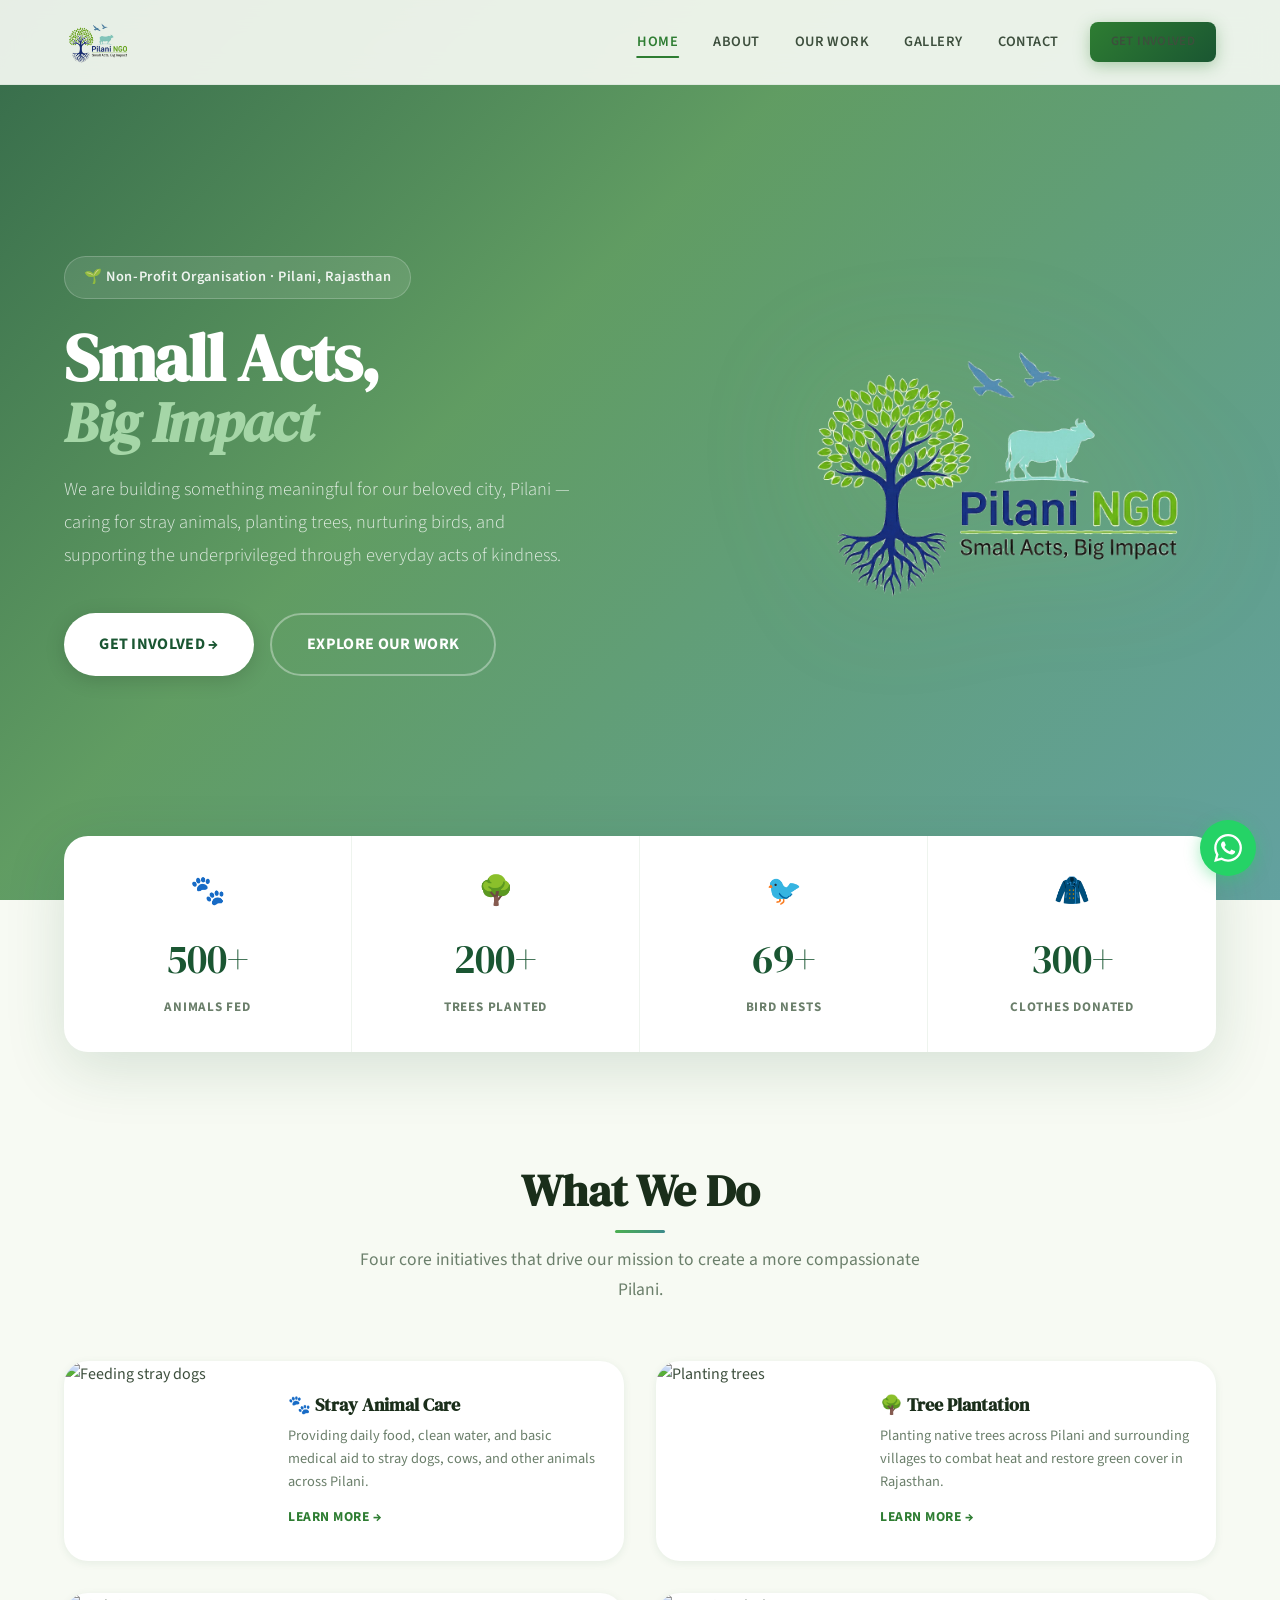
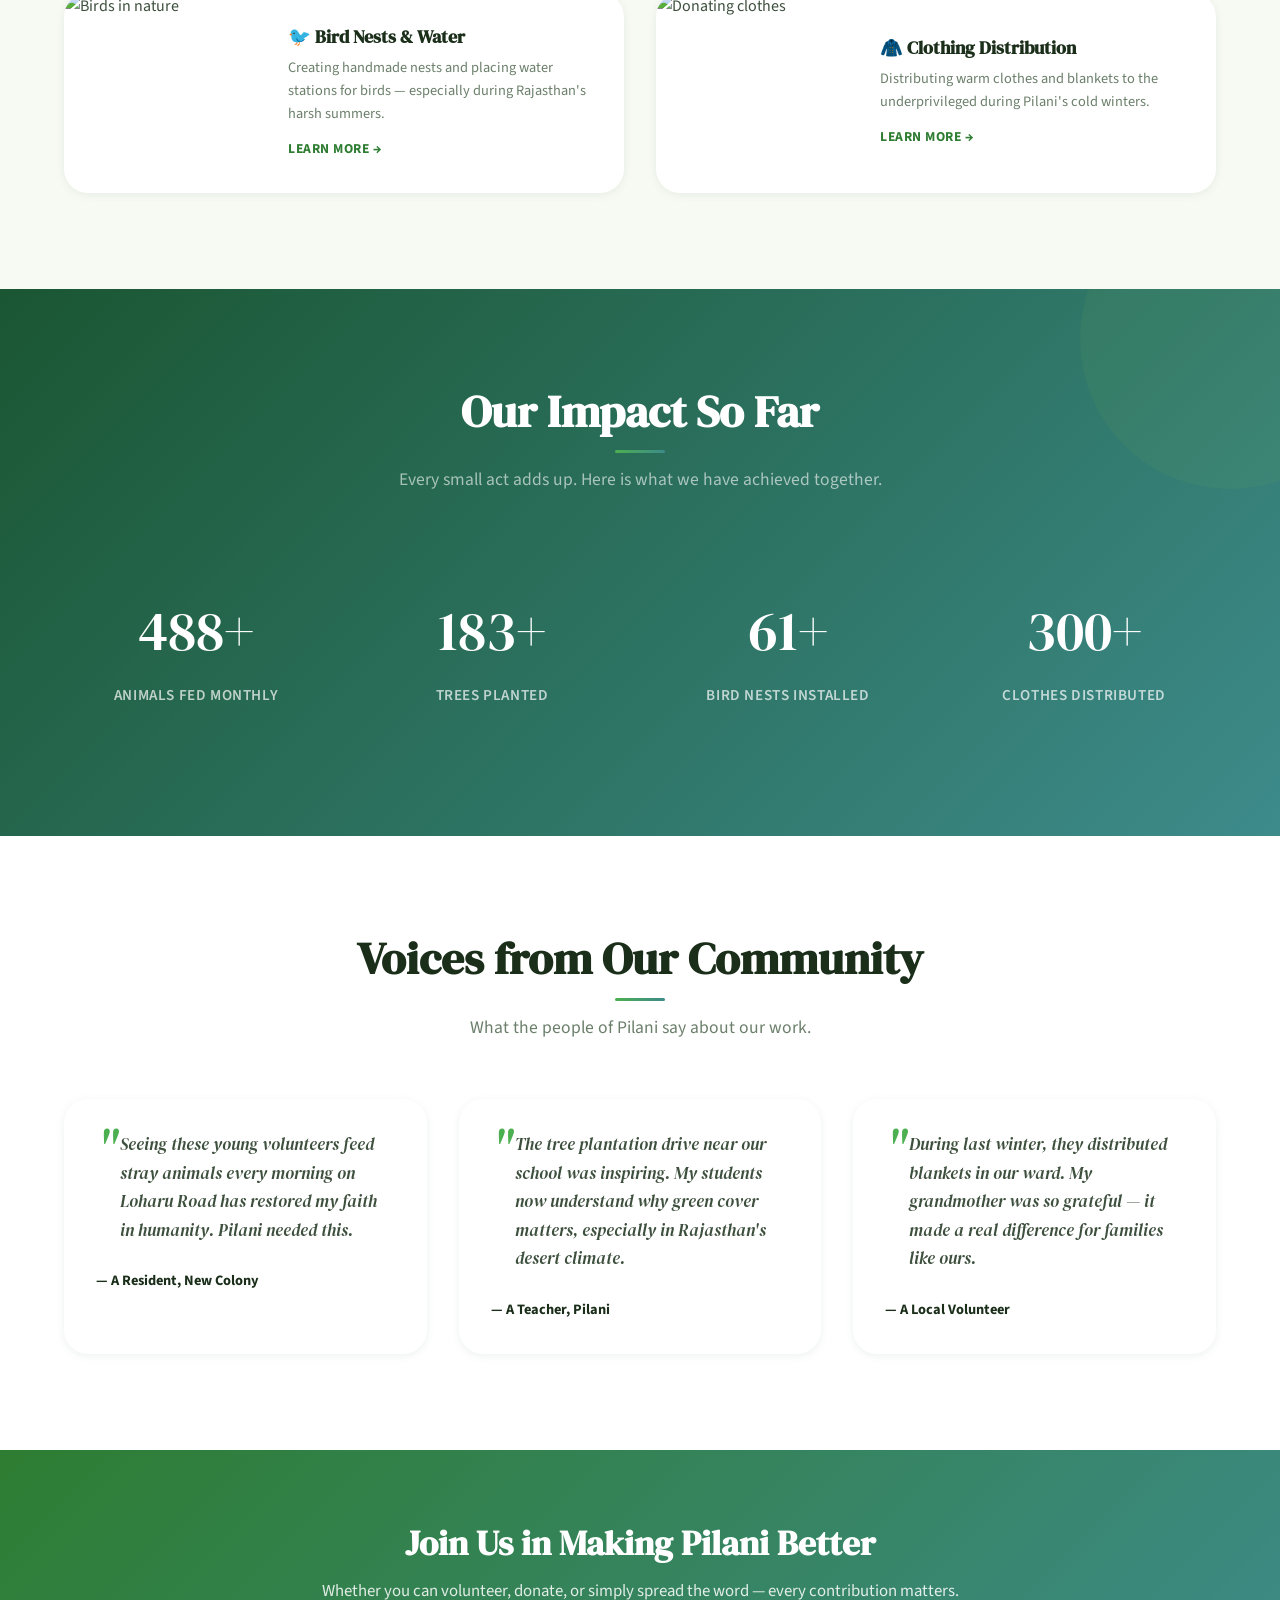
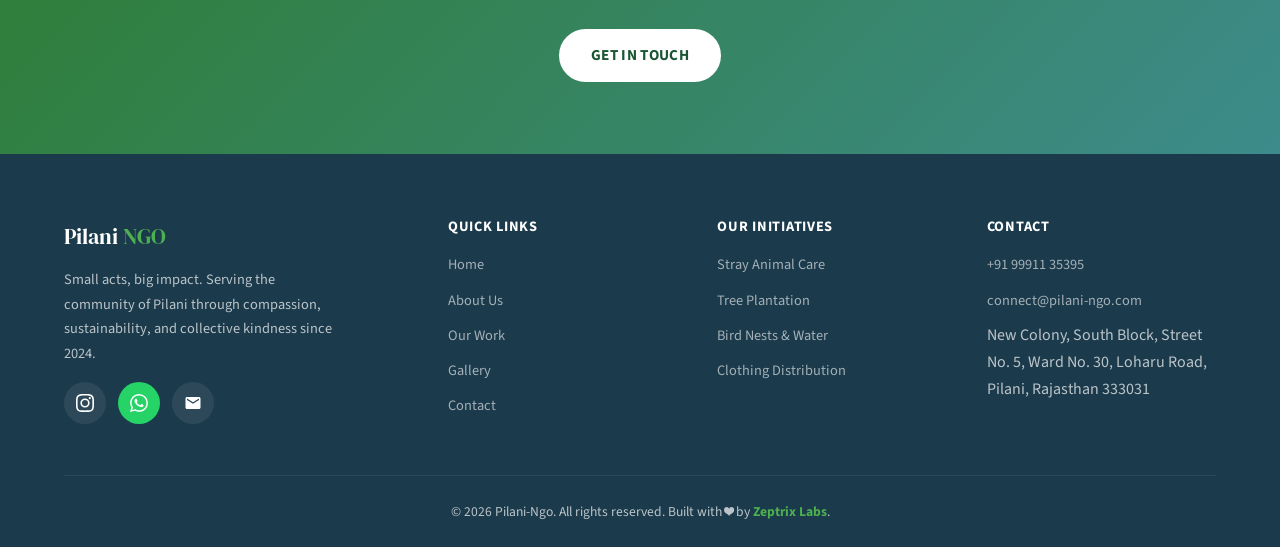
==== commit 1214f76c: "footer changes" ====
--- a/index.html
+++ b/index.html
@@ -32,7 +32,7 @@
         <div class="footer-col"><h4>Our Initiatives</h4><ul><li><a href="work.html">Stray Animal Care</a></li><li><a href="work.html">Tree Plantation</a></li><li><a href="work.html">Bird Nests & Water</a></li><li><a href="work.html">Clothing Distribution</a></li></ul></div>
         <div class="footer-col"><h4>Contact</h4><ul><li><a href="tel:+919991135395">+91 99911 35395</a></li><li><a href="mailto:connect@pilani-ngo.com">connect@pilani-ngo.com</a></li><li>New Colony, South Block, Street No. 5, Ward No. 30, Loharu Road, Pilani, Rajasthan 333031</li></ul></div>
       </div>
-      <div class="footer-bottom"><p>&copy; 2026 Pilani-Ngo. All rights reserved. Made by <a href="https://www.linkedin.com/in/amit-sheoran" target="_blank">Amit Sheoran</a> with 🙏 in Pilani.</p></div>
+      <div class="footer-bottom"><p>&copy; 2026 Pilani-Ngo. All rights reserved. Built with ❤️ by <a href="https://zeptrixlabs.com" target="_blank">Zeptrix Labs</a>.</p></div>
     </div>
   </footer>
   <a href="https://wa.me/919991135395?text=Hi%20Pilani%20NGO!%20%F0%9F%8C%B1%20I%20have%20a%20query." target="_blank" class="wa-float" aria-label="Chat on WhatsApp"><svg viewBox="0 0 24 24"><path d="M17.472 14.382c-.297-.149-1.758-.867-2.03-.967-.273-.099-.471-.148-.67.15-.197.297-.767.966-.94 1.164-.173.199-.347.223-.644.075-.297-.15-1.255-.463-2.39-1.475-.883-.788-1.48-1.761-1.653-2.059-.173-.297-.018-.458.13-.606.134-.133.298-.347.446-.52.149-.174.198-.298.298-.497.099-.198.05-.371-.025-.52-.075-.149-.669-1.612-.916-2.207-.242-.579-.487-.5-.669-.51-.173-.008-.371-.01-.57-.01-.198 0-.52.074-.792.372-.272.297-1.04 1.016-1.04 2.479 0 1.462 1.065 2.875 1.213 3.074.149.198 2.096 3.2 5.077 4.487.709.306 1.262.489 1.694.625.712.227 1.36.195 1.871.118.571-.085 1.758-.719 2.006-1.413.248-.694.248-1.289.173-1.413-.074-.124-.272-.198-.57-.347m-5.421 7.403h-.004a9.87 9.87 0 01-5.031-1.378l-.361-.214-3.741.982.998-3.648-.235-.374a9.86 9.86 0 01-1.51-5.26c.001-5.45 4.436-9.884 9.888-9.884 2.64 0 5.122 1.03 6.988 2.898a9.825 9.825 0 012.893 6.994c-.003 5.45-4.437 9.884-9.885 9.884m8.413-18.297A11.815 11.815 0 0012.05 0C5.495 0 .16 5.335.157 11.892c0 2.096.547 4.142 1.588 5.945L.057 24l6.305-1.654a11.882 11.882 0 005.683 1.448h.005c6.554 0 11.89-5.335 11.893-11.893a11.821 11.821 0 00-3.48-8.413z"/></svg><span class="wa-tooltip">Chat with us!</span></a>
